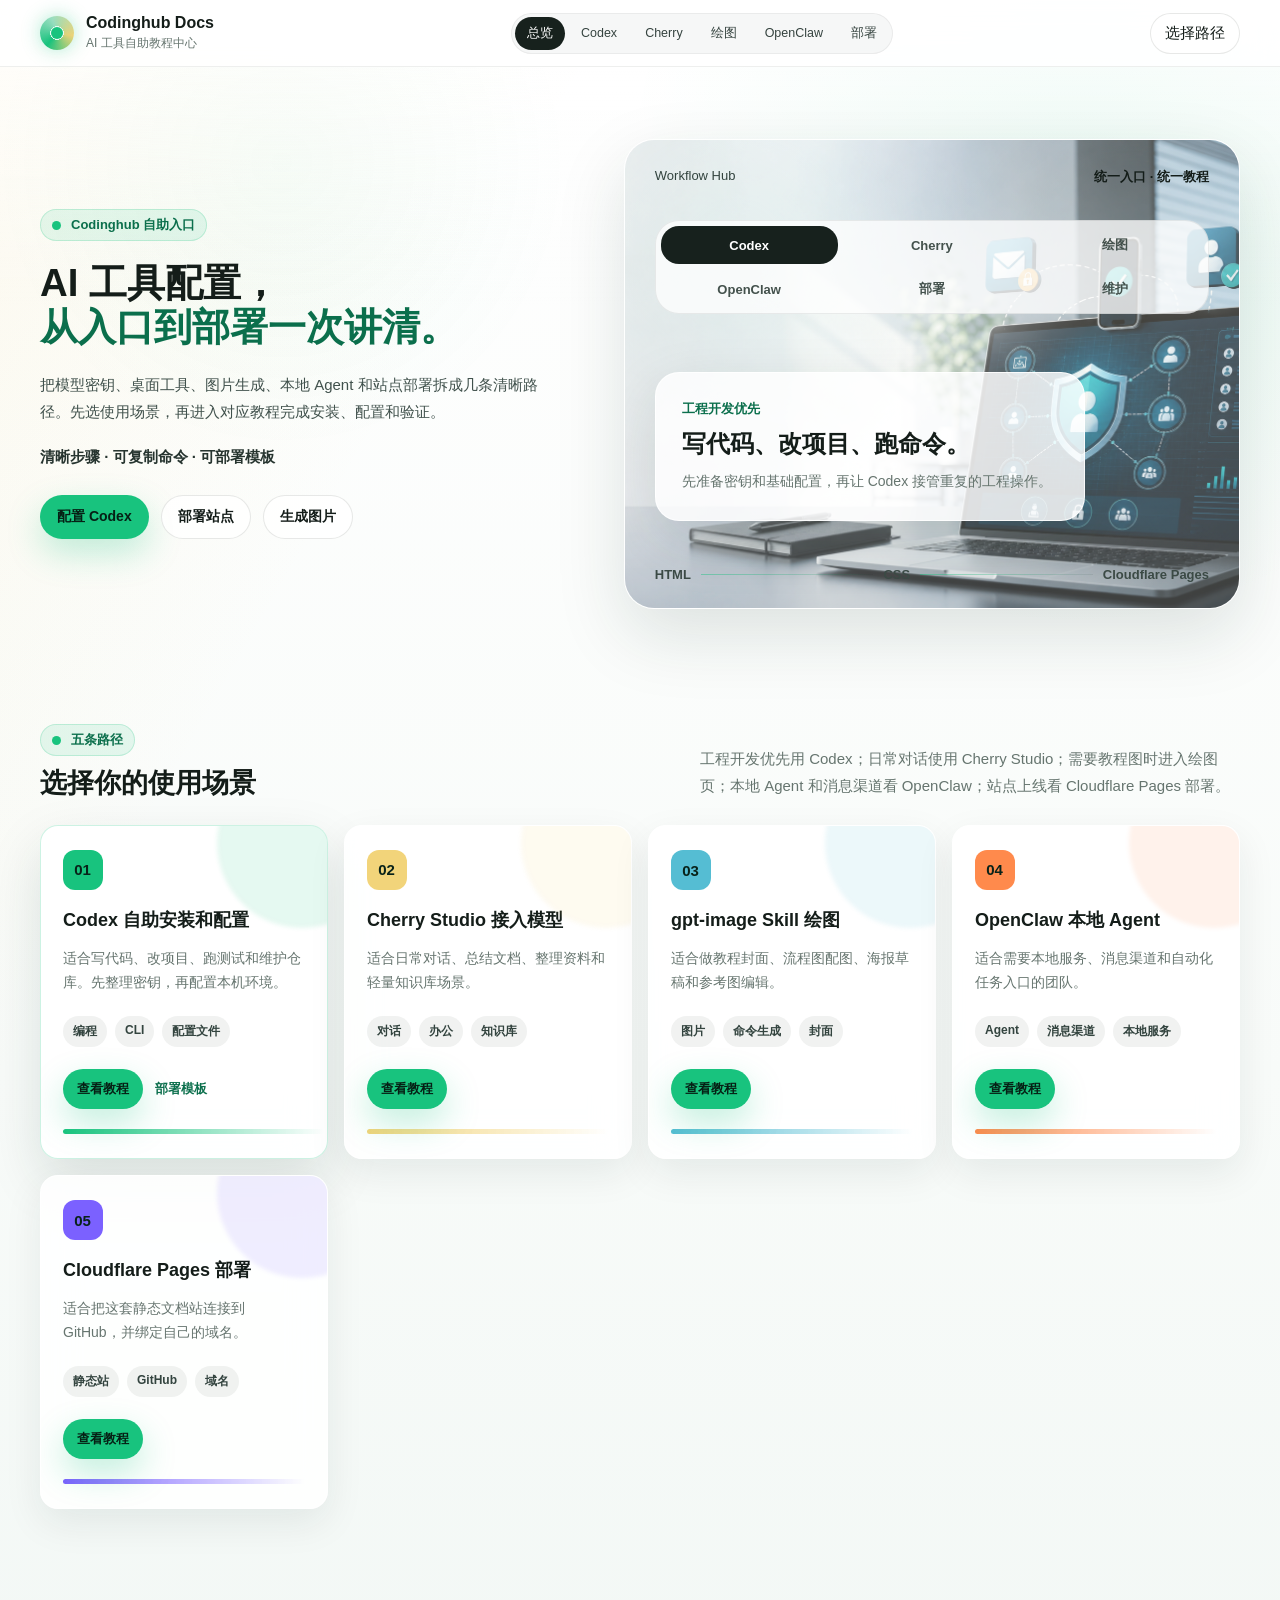
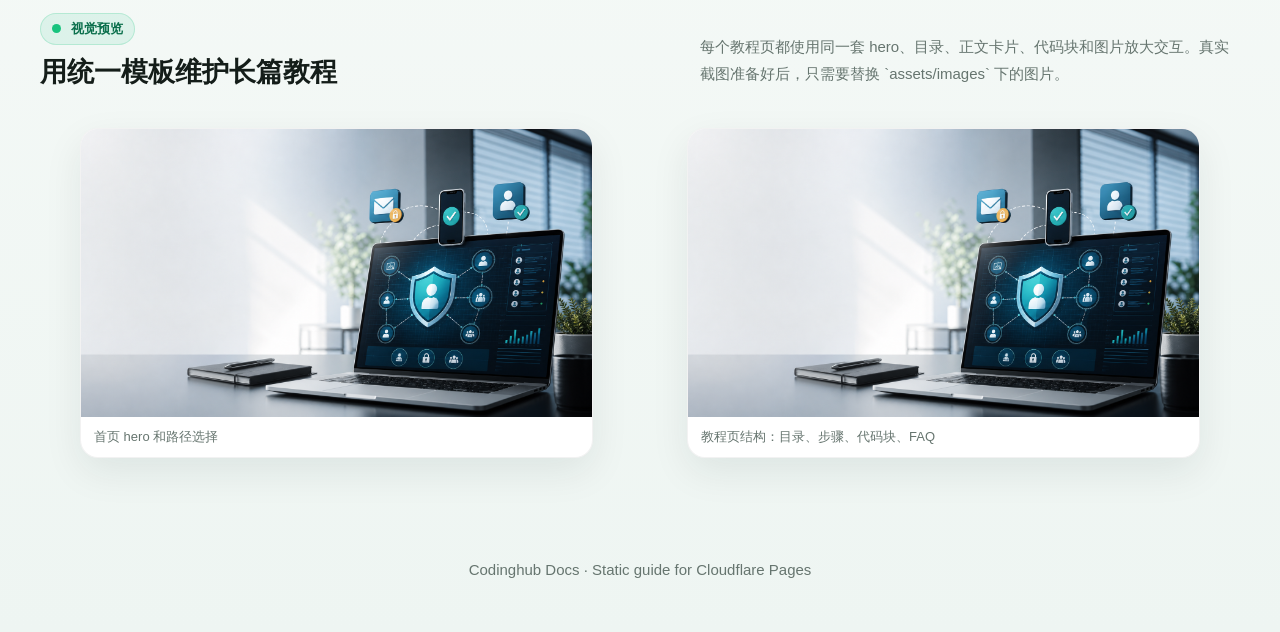
==== index.html @ 5e68d140 "feat: add static docs site" ====
<!doctype html>
<html lang="zh-CN">
<head>
  <meta charset="utf-8">
  <meta name="viewport" content="width=device-width, initial-scale=1">
  <title>Codinghub 教程中心</title>
  <meta name="description" content="Codinghub 教程中心：Codex、Cherry Studio、gpt-image、OpenClaw 和 Cloudflare Pages 的静态自助教程。">
  <link rel="icon" href="assets/favicon.svg" type="image/svg+xml">
  <link rel="stylesheet" href="assets/css/styles.css">
</head>
<body>
  <div class="site-shell">
    <nav class="nav">
      <div class="nav-inner">
        <a class="brand" href="index.html">
          <span class="brand-mark"></span>
          <span class="brand-text"><strong>Codinghub Docs</strong><span>AI 工具自助教程中心</span></span>
        </a>
        <div class="nav-links">
          <a class="active" href="index.html">总览</a>
          <a href="codex.html">Codex</a>
          <a href="cherry-studio.html">Cherry</a>
          <a href="gpt-image-skill.html">绘图</a>
          <a href="openclaw.html">OpenClaw</a>
          <a href="deployment.html">部署</a>
        </div>
        <a class="ghost-btn" href="#paths">选择路径</a>
      </div>
    </nav>

    <main>
      <section class="hero">
        <div class="reveal">
          <span class="eyebrow"><span class="pulse-dot"></span> Codinghub 自助入口</span>
          <h1>AI 工具配置，<span>从入口到部署一次讲清。</span></h1>
          <p class="hero-copy">把模型密钥、桌面工具、图片生成、本地 Agent 和站点部署拆成几条清晰路径。先选使用场景，再进入对应教程完成安装、配置和验证。</p>
          <div class="hero-signature">清晰步骤 · 可复制命令 · 可部署模板</div>
          <div class="hero-actions">
            <a class="primary-btn" href="codex.html">配置 Codex</a>
            <a class="secondary-btn" href="deployment.html">部署站点</a>
            <a class="secondary-btn" href="gpt-image-skill.html">生成图片</a>
          </div>
        </div>

        <div class="hero-card reveal" data-home-hero data-mode="codex" aria-label="Codinghub 使用场景">
          <img class="hero-image" src="assets/images/docs-hero.png" alt="AI 工具教程中心视觉图" data-zoom>
          <div class="hero-card-top">
            <span>Workflow Hub</span>
            <strong>统一入口 · 统一教程</strong>
          </div>
          <div class="tool-switch" data-home-tools aria-label="切换使用场景">
            <button class="active" type="button" data-home-tool="codex" aria-pressed="true">Codex</button>
            <button type="button" data-home-tool="cherry" aria-pressed="false">Cherry</button>
            <button type="button" data-home-tool="image" aria-pressed="false">绘图</button>
            <button type="button" data-home-tool="openclaw" aria-pressed="false">OpenClaw</button>
            <button type="button" data-home-tool="deploy" aria-pressed="false">部署</button>
            <button type="button" data-home-tool="ops" aria-pressed="false">维护</button>
          </div>
          <div class="hero-tool-panels">
            <article class="hero-tool-panel active" data-home-panel="codex">
              <span>工程开发优先</span>
              <h2>写代码、改项目、跑命令。</h2>
              <p>先准备密钥和基础配置，再让 Codex 接管重复的工程操作。</p>
            </article>
            <article class="hero-tool-panel" data-home-panel="cherry" hidden>
              <span>日常办公更顺手</span>
              <h2>聊天、总结、知识库。</h2>
              <p>把通用对话和轻量资料处理放进一个更适合同事日常使用的客户端。</p>
            </article>
            <article class="hero-tool-panel" data-home-panel="image" hidden>
              <span>教程配图和封面</span>
              <h2>用命令生成视觉素材。</h2>
              <p>把提示词、尺寸、质量和输出文件整理成可复制的命令。</p>
            </article>
            <article class="hero-tool-panel" data-home-panel="openclaw" hidden>
              <span>本地 Agent</span>
              <h2>接入消息渠道和自动化。</h2>
              <p>用本地面板管理环境、模型服务商和消息入口。</p>
            </article>
            <article class="hero-tool-panel" data-home-panel="deploy" hidden>
              <span>Cloudflare Pages</span>
              <h2>推送 Git 后自动上线。</h2>
              <p>用纯静态结构部署文档站，后续改内容只需要提交仓库。</p>
            </article>
            <article class="hero-tool-panel" data-home-panel="ops" hidden>
              <span>长期维护</span>
              <h2>把教程当作产品维护。</h2>
              <p>每个页面都有固定结构，便于替换截图、更新命令和补充 FAQ。</p>
            </article>
          </div>
          <div class="hub-line"><span>HTML</span><i></i><span>CSS</span><i></i><span>Cloudflare Pages</span></div>
        </div>
      </section>

      <section id="paths" class="section">
        <div class="section-head reveal">
          <div>
            <span class="eyebrow"><span class="pulse-dot"></span> 五条路径</span>
            <h2>选择你的使用场景</h2>
          </div>
          <p>工程开发优先用 Codex；日常对话使用 Cherry Studio；需要教程图时进入绘图页；本地 Agent 和消息渠道看 OpenClaw；站点上线看 Cloudflare Pages 部署。</p>
        </div>
        <div class="path-grid">
          <article class="path-card reveal" style="--accent:#18c37e" data-home-card="codex" tabindex="0">
            <div class="path-number">01</div>
            <h3>Codex 自助安装和配置</h3>
            <p>适合写代码、改项目、跑测试和维护仓库。先整理密钥，再配置本机环境。</p>
            <div class="tag-row"><span class="tag">编程</span><span class="tag">CLI</span><span class="tag">配置文件</span></div>
            <div class="path-actions"><a class="primary-btn" href="codex.html">查看教程</a><a class="text-link" href="deployment.html">部署模板</a></div>
            <div class="lamp-line"></div>
          </article>
          <article class="path-card reveal" style="--accent:#f2d47a" data-home-card="cherry" tabindex="0">
            <div class="path-number">02</div>
            <h3>Cherry Studio 接入模型</h3>
            <p>适合日常对话、总结文档、整理资料和轻量知识库场景。</p>
            <div class="tag-row"><span class="tag">对话</span><span class="tag">办公</span><span class="tag">知识库</span></div>
            <div class="path-actions"><a class="primary-btn" href="cherry-studio.html">查看教程</a></div>
            <div class="lamp-line"></div>
          </article>
          <article class="path-card reveal" style="--accent:#55bdd3" data-home-card="image" tabindex="0">
            <div class="path-number">03</div>
            <h3>gpt-image Skill 绘图</h3>
            <p>适合做教程封面、流程图配图、海报草稿和参考图编辑。</p>
            <div class="tag-row"><span class="tag">图片</span><span class="tag">命令生成</span><span class="tag">封面</span></div>
            <div class="path-actions"><a class="primary-btn" href="gpt-image-skill.html">查看教程</a></div>
            <div class="lamp-line"></div>
          </article>
          <article class="path-card reveal" style="--accent:#ff8a4c" data-home-card="openclaw" tabindex="0">
            <div class="path-number">04</div>
            <h3>OpenClaw 本地 Agent</h3>
            <p>适合需要本地服务、消息渠道和自动化任务入口的团队。</p>
            <div class="tag-row"><span class="tag">Agent</span><span class="tag">消息渠道</span><span class="tag">本地服务</span></div>
            <div class="path-actions"><a class="primary-btn" href="openclaw.html">查看教程</a></div>
            <div class="lamp-line"></div>
          </article>
          <article class="path-card reveal" style="--accent:#7b61ff" data-home-card="deploy" tabindex="0">
            <div class="path-number">05</div>
            <h3>Cloudflare Pages 部署</h3>
            <p>适合把这套静态文档站连接到 GitHub，并绑定自己的域名。</p>
            <div class="tag-row"><span class="tag">静态站</span><span class="tag">GitHub</span><span class="tag">域名</span></div>
            <div class="path-actions"><a class="primary-btn" href="deployment.html">查看教程</a></div>
            <div class="lamp-line"></div>
          </article>
        </div>
      </section>

      <section class="section">
        <div class="section-head reveal">
          <div>
            <span class="eyebrow"><span class="pulse-dot"></span> 视觉预览</span>
            <h2>用统一模板维护长篇教程</h2>
          </div>
          <p>每个教程页都使用同一套 hero、目录、正文卡片、代码块和图片放大交互。真实截图准备好后，只需要替换 `assets/images` 下的图片。</p>
        </div>
        <div class="visual-grid comic-preview-grid">
          <figure class="visual-card reveal">
            <img src="assets/images/docs-hero.png" alt="教程中心首页视觉预览" data-zoom>
            <figcaption>首页 hero 和路径选择</figcaption>
          </figure>
          <figure class="visual-card reveal">
            <img src="assets/images/docs-hero.png" alt="教程页视觉预览" data-zoom>
            <figcaption>教程页结构：目录、步骤、代码块、FAQ</figcaption>
          </figure>
        </div>
      </section>
    </main>

    <footer class="footer">Codinghub Docs · Static guide for Cloudflare Pages</footer>
  </div>
  <div class="lightbox"><button aria-label="关闭">×</button><img alt=""></div>
  <script src="assets/js/main.js"></script>
</body>
</html>
---- assets/css/styles.css ----
:root {
  --bg: #f7faf8;
  --panel: rgba(255, 255, 255, 0.88);
  --panel-solid: #ffffff;
  --ink: #141d19;
  --muted: #66756f;
  --line: rgba(20, 29, 25, 0.1);
  --green: #18c37e;
  --green-dark: #0b6f4c;
  --cyan: #55bdd3;
  --sun: #f2d47a;
  --coral: #ff8a4c;
  --violet: #7b61ff;
  --shadow: 0 26px 70px rgba(18, 44, 36, 0.13);
  --soft-shadow: 0 14px 38px rgba(18, 44, 36, 0.08);
  --radius: 18px;
  --max: 1200px;
}

* {
  box-sizing: border-box;
}

html {
  scroll-behavior: smooth;
}

body {
  margin: 0;
  color: var(--ink);
  background:
    linear-gradient(120deg, rgba(242, 212, 122, 0.12), transparent 34rem),
    radial-gradient(circle at 84% 8%, rgba(24, 195, 126, 0.12), transparent 28rem),
    linear-gradient(180deg, #ffffff 0%, #f8fbf9 48%, #eef5f2 100%);
  font-family: "Avenir Next", "PingFang SC", "Microsoft YaHei", "Noto Sans CJK SC", sans-serif;
  font-size: 15px;
  letter-spacing: 0;
}

body::before {
  content: "";
  position: fixed;
  inset: 0;
  pointer-events: none;
  background:
    linear-gradient(180deg, rgba(255, 255, 255, 0.78), rgba(255, 255, 255, 0) 34%),
    radial-gradient(circle at 22% 18%, rgba(24, 195, 126, 0.055), transparent 18rem);
}

a {
  color: inherit;
  text-decoration: none;
}

img {
  display: block;
  max-width: 100%;
}

button,
input,
select,
textarea {
  font: inherit;
}

.site-shell {
  position: relative;
  min-height: 100vh;
}

.nav {
  position: sticky;
  top: 0;
  z-index: 40;
  border-bottom: 1px solid rgba(21, 29, 26, 0.07);
  background: rgba(255, 255, 255, 0.82);
  backdrop-filter: blur(20px);
}

.nav-inner {
  width: min(var(--max), calc(100% - 36px));
  min-height: 66px;
  margin: 0 auto;
  display: flex;
  align-items: center;
  justify-content: space-between;
  gap: 14px;
}

.brand {
  display: flex;
  align-items: center;
  gap: 12px;
  min-width: 214px;
  flex: 0 0 auto;
}

.brand-mark {
  width: 34px;
  height: 34px;
  border-radius: 50%;
  background:
    radial-gradient(circle at 50% 50%, #fff 0 28%, transparent 29%),
    conic-gradient(from 220deg, var(--green), #9edfc3, var(--sun), var(--green));
  box-shadow: 0 0 20px rgba(24, 195, 126, 0.3);
  position: relative;
}

.brand-mark::after {
  content: "";
  position: absolute;
  inset: 11px;
  border-radius: 50%;
  background: var(--green);
  box-shadow: 0 0 18px rgba(24, 195, 126, 0.55);
}

.brand-text strong {
  display: block;
  font-size: 16px;
  line-height: 1.12;
  font-weight: 800;
}

.brand-text span {
  display: block;
  margin-top: 4px;
  color: var(--muted);
  font-size: 12px;
}

.nav-links {
  display: flex;
  align-items: center;
  gap: 4px;
  padding: 4px;
  border-radius: 999px;
  background: rgba(21, 29, 26, 0.035);
  box-shadow: inset 0 0 0 1px rgba(21, 29, 26, 0.055);
  min-width: 0;
  max-width: min(720px, 58vw);
  overflow-x: auto;
  scrollbar-width: none;
}

.nav-links::-webkit-scrollbar {
  display: none;
}

.nav-links a {
  flex: 0 0 auto;
  padding: 8px 12px;
  border-radius: 999px;
  color: #35433f;
  font-size: 12.5px;
  white-space: nowrap;
}

.nav-links a.active,
.nav-links a:hover {
  background: #17211d;
  color: #fff;
}

.ghost-btn,
.small-button,
.copy-btn {
  border: 0;
  cursor: pointer;
  border-radius: 999px;
  color: #fff;
  background: #17211d;
  padding: 11px 15px;
  box-shadow: var(--soft-shadow);
}

.ghost-btn {
  background: rgba(255, 255, 255, 0.84);
  color: var(--ink);
  box-shadow: inset 0 0 0 1px rgba(21, 29, 26, 0.1);
}

.progress {
  height: 3px;
  background: var(--green);
  transform-origin: left;
  transform: scaleX(0);
}

.hero {
  width: min(var(--max), calc(100% - 36px));
  margin: 0 auto;
  padding: clamp(56px, 8vh, 78px) 0 clamp(46px, 7vh, 66px);
  display: grid;
  grid-template-columns: minmax(0, 0.92fr) minmax(390px, 1.08fr);
  gap: clamp(34px, 4.6vw, 62px);
  align-items: center;
}

.eyebrow {
  display: inline-flex;
  align-items: center;
  gap: 10px;
  padding: 7px 12px;
  border-radius: 999px;
  color: var(--green-dark);
  background: rgba(24, 195, 126, 0.1);
  box-shadow: inset 0 0 0 1px rgba(24, 195, 126, 0.2);
  font-weight: 700;
  font-size: 13px;
}

.pulse-dot {
  width: 9px;
  height: 9px;
  border-radius: 50%;
  background: var(--green);
  box-shadow: 0 0 0 0 rgba(17, 199, 127, 0.55);
  animation: pulse 1.8s infinite;
}

@keyframes pulse {
  70% { box-shadow: 0 0 0 14px rgba(17, 199, 127, 0); }
  100% { box-shadow: 0 0 0 0 rgba(17, 199, 127, 0); }
}

h1,
h2,
h3 {
  margin: 0;
  line-height: 1.14;
}

.hero h1 {
  max-width: 560px;
  margin-top: 20px;
  font-size: clamp(30px, 3vw, 42px);
  font-weight: 800;
  letter-spacing: 0;
}

.hero h1 span {
  display: block;
  color: var(--green-dark);
}

.hero-copy {
  max-width: 600px;
  margin: 22px 0 0;
  color: #40514c;
  font-size: 15px;
  line-height: 1.82;
}

.hero-signature {
  margin-top: 22px;
  color: #26342f;
  font-size: 15px;
  font-weight: 800;
}

.hero-actions,
.path-actions {
  display: flex;
  gap: 12px;
  flex-wrap: wrap;
  align-items: center;
  margin-top: 28px;
}

.primary-btn,
.secondary-btn {
  display: inline-flex;
  align-items: center;
  gap: 10px;
  min-height: 44px;
  padding: 11px 17px;
  border-radius: 999px;
  font-weight: 700;
  font-size: 14px;
  transition: transform 0.2s ease, box-shadow 0.2s ease, background 0.2s ease;
}

.primary-btn {
  background: var(--green);
  color: #062015;
  box-shadow: 0 14px 34px rgba(24, 195, 126, 0.26);
}

.secondary-btn {
  background: rgba(255, 255, 255, 0.78);
  color: var(--ink);
  box-shadow: inset 0 0 0 1px rgba(21, 29, 26, 0.1);
}

.primary-btn:hover,
.secondary-btn:hover {
  transform: translateY(-2px);
  box-shadow: 0 16px 36px rgba(18, 44, 36, 0.12);
}

.hero-card {
  position: relative;
  min-height: 470px;
  border-radius: 30px;
  background: linear-gradient(145deg, rgba(255, 255, 255, 0.94), rgba(241, 248, 244, 0.9)), #fff;
  box-shadow: var(--shadow);
  border: 1px solid rgba(255, 255, 255, 0.92);
  overflow: hidden;
}

.hero-card::before {
  content: "";
  position: absolute;
  inset: 0;
  border-radius: inherit;
  background:
    radial-gradient(circle at 18% 24%, rgba(24, 195, 126, 0.18), transparent 15rem),
    radial-gradient(circle at 82% 26%, rgba(242, 212, 122, 0.24), transparent 18rem),
    linear-gradient(180deg, transparent 0 62%, rgba(15, 31, 25, 0.08));
  pointer-events: none;
}

.hero-image {
  position: absolute;
  inset: 0;
  width: 100%;
  height: 100%;
  object-fit: cover;
  opacity: 0.72;
  filter: saturate(1.05);
}

.hero-card-top {
  position: relative;
  z-index: 1;
  display: flex;
  justify-content: space-between;
  gap: 16px;
  padding: 28px 30px 0;
  color: #32433e;
  font-size: 13px;
}

.hero-card-top strong {
  color: var(--ink);
}

.tool-switch {
  position: relative;
  z-index: 1;
  display: grid;
  grid-template-columns: repeat(3, minmax(0, 1fr));
  gap: 6px;
  margin: 34px 30px 0;
  padding: 6px;
  border-radius: 24px;
  background: rgba(255, 255, 255, 0.76);
  box-shadow: inset 0 0 0 1px rgba(21, 29, 26, 0.08);
}

.tool-switch button {
  min-width: 0;
  border: 0;
  border-radius: 18px;
  padding: 10px 8px;
  background: transparent;
  color: #43514c;
  cursor: pointer;
  font-weight: 700;
  font-size: 13px;
  white-space: nowrap;
}

.tool-switch button.active {
  background: #17211d;
  color: #fff;
}

.hero-tool-panels {
  position: relative;
  z-index: 1;
  margin: 58px 30px 0;
  max-width: 430px;
}

.hero-tool-panel {
  padding: 26px;
  border-radius: 24px;
  background: rgba(255, 255, 255, 0.82);
  box-shadow: 0 20px 60px rgba(18, 44, 36, 0.12);
  border: 1px solid rgba(255, 255, 255, 0.82);
}

.hero-tool-panel span {
  color: var(--green-dark);
  font-size: 13px;
  font-weight: 800;
}

.hero-tool-panel h2 {
  margin-top: 12px;
  font-size: clamp(20px, 1.9vw, 24px);
}

.hero-tool-panel p {
  margin: 12px 0 0;
  color: var(--muted);
  line-height: 1.75;
  font-size: 14px;
}

.hub-line {
  position: absolute;
  z-index: 1;
  left: 30px;
  right: 30px;
  bottom: 26px;
  display: flex;
  align-items: center;
  gap: 10px;
  color: #3b4a45;
  font-size: 13px;
  font-weight: 700;
}

.hub-line i {
  flex: 1;
  height: 1px;
  background: linear-gradient(90deg, rgba(24, 195, 126, 0.45), rgba(21, 29, 26, 0.08));
}

.section {
  width: min(var(--max), calc(100% - 36px));
  margin: 0 auto;
  padding: 52px 0;
}

.section-head {
  display: flex;
  justify-content: space-between;
  align-items: end;
  gap: 24px;
  margin-bottom: 26px;
}

.section-head h2 {
  margin-top: 12px;
  font-size: clamp(22px, 2.1vw, 28px);
  font-weight: 800;
}

.section-head p {
  max-width: 540px;
  color: var(--muted);
  line-height: 1.8;
  margin: 0;
  font-size: 15px;
}

.path-grid {
  display: grid;
  grid-template-columns: repeat(auto-fit, minmax(230px, 1fr));
  gap: 16px;
}

.path-card,
.glass-card,
.tutorial-card {
  background: var(--panel);
  border: 1px solid rgba(255, 255, 255, 0.82);
  border-radius: var(--radius);
  box-shadow: var(--soft-shadow);
  backdrop-filter: blur(18px);
}

.path-card {
  padding: 24px 22px;
  min-height: 318px;
  position: relative;
  overflow: hidden;
  transition: transform 0.24s ease, box-shadow 0.24s ease, border-color 0.24s ease;
}

.path-card::after {
  content: "";
  position: absolute;
  right: -60px;
  top: -68px;
  width: 170px;
  height: 170px;
  border-radius: 50%;
  background: var(--accent);
  opacity: 0.11;
  filter: blur(2px);
}

.path-card:hover,
.path-card.is-focused {
  transform: translateY(-6px);
  box-shadow: 0 22px 54px rgba(18, 44, 36, 0.13);
  border-color: rgba(24, 195, 126, 0.22);
}

.path-number {
  width: 40px;
  height: 40px;
  border-radius: 12px;
  display: grid;
  place-items: center;
  background: var(--accent);
  color: #082219;
  font-weight: 800;
}

.path-card h3 {
  margin-top: 20px;
  font-size: 18px;
  line-height: 1.22;
}

.path-card p {
  color: var(--muted);
  line-height: 1.72;
  font-size: 14px;
}

.tag-row {
  display: flex;
  gap: 8px;
  flex-wrap: wrap;
  margin: 22px 0;
}

.tag {
  border-radius: 999px;
  padding: 7px 10px;
  background: rgba(16, 32, 28, 0.06);
  color: #33443f;
  font-size: 12px;
  font-weight: 700;
}

.path-actions {
  margin-top: 0;
}

.path-actions .primary-btn {
  min-height: 40px;
  padding: 9px 14px;
  font-size: 13px;
}

.text-link {
  color: var(--green-dark);
  font-size: 13px;
  font-weight: 800;
}

.lamp-line {
  height: 5px;
  border-radius: 999px;
  background: linear-gradient(90deg, var(--accent), transparent);
  margin-top: 20px;
  transform-origin: left;
  transition: transform 0.24s ease;
}

.path-card:hover .lamp-line,
.path-card.is-focused .lamp-line {
  transform: scaleX(1.08);
}

.page-hero {
  width: min(var(--max), calc(100% - 36px));
  margin: 0 auto;
  padding: 52px 0 34px;
  display: grid;
  grid-template-columns: minmax(0, 0.95fr) minmax(360px, 1.05fr);
  gap: 36px;
  align-items: center;
}

.page-hero h1 {
  margin-top: 18px;
  font-size: clamp(28px, 3.45vw, 42px);
  font-weight: 800;
}

.page-hero p {
  color: #40514c;
  font-size: 15px;
  line-height: 1.82;
}

.source-note {
  margin-top: 10px;
  font-size: 13px !important;
  color: var(--muted) !important;
}

.source-note a,
.glass-card a {
  color: var(--green-dark);
  font-weight: 700;
  overflow-wrap: anywhere;
}

.comic-frame {
  border-radius: 24px;
  background: #fff;
  padding: 10px;
  box-shadow: var(--shadow);
  overflow: hidden;
  max-height: 620px;
}

.comic-frame img {
  width: 100%;
  border-radius: 20px;
  cursor: zoom-in;
}

.quick-stats {
  display: grid;
  grid-template-columns: repeat(3, 1fr);
  gap: 12px;
  margin-top: 24px;
}

.stat {
  padding: 15px;
  border-radius: 16px;
  background: rgba(255, 255, 255, 0.68);
  box-shadow: inset 0 0 0 1px rgba(21, 29, 26, 0.08);
}

.stat strong {
  display: block;
  font-size: 18px;
}

.stat span {
  display: block;
  margin-top: 4px;
  color: var(--muted);
  font-size: 13px;
}

.tutorial-layout {
  width: min(var(--max), calc(100% - 36px));
  margin: 0 auto;
  display: grid;
  grid-template-columns: 290px minmax(0, 1fr);
  gap: 28px;
  padding: 28px 0 80px;
  min-width: 0;
}

.side-rail {
  position: sticky;
  top: 92px;
  align-self: start;
  padding: 18px;
  border-radius: 24px;
  background: rgba(255, 255, 255, 0.78);
  box-shadow: var(--soft-shadow);
  max-width: 100%;
  min-width: 0;
  overflow: hidden;
}

.side-rail h3 {
  font-size: 16px;
  margin-bottom: 14px;
}

.rail-link {
  display: flex;
  align-items: center;
  gap: 10px;
  padding: 11px 12px;
  border-radius: 14px;
  color: #41534e;
  font-size: 14px;
  min-width: 0;
  line-height: 1.42;
  overflow-wrap: anywhere;
}

.rail-link:hover,
.rail-link.active {
  background: rgba(17, 199, 127, 0.12);
  color: #083f2b;
}

.rail-dot {
  width: 9px;
  height: 9px;
  border-radius: 50%;
  background: var(--green);
  flex: 0 0 auto;
}

.content-stack {
  display: grid;
  gap: 20px;
  min-width: 0;
}

.glass-card {
  padding: clamp(22px, 3vw, 34px);
  min-width: 0;
}

.glass-card h2 {
  font-size: clamp(21px, 2.15vw, 29px);
  line-height: 1.22;
  margin-bottom: 16px;
}

.glass-card h3 {
  margin: 24px 0 10px;
  font-size: 18px;
}

.glass-card p,
.glass-card li {
  color: #41534e;
  line-height: 1.75;
  font-size: 14px;
}

.split {
  display: grid;
  grid-template-columns: repeat(2, minmax(0, 1fr));
  gap: 16px;
}

.stepper {
  display: grid;
  gap: 12px;
  margin-top: 18px;
}

.step {
  display: grid;
  grid-template-columns: 38px minmax(0, 1fr);
  gap: 14px;
  padding: 14px;
  border-radius: 18px;
  background: rgba(255, 255, 255, 0.64);
  border: 1px solid rgba(16, 32, 28, 0.08);
}

.step-num {
  width: 38px;
  height: 38px;
  border-radius: 13px;
  background: var(--green);
  display: grid;
  place-items: center;
  font-weight: 900;
}

.step strong {
  display: block;
  margin-bottom: 4px;
}

.code-card {
  margin: 14px 0;
  background: #10201c;
  color: #dff8ed;
  border-radius: 18px;
  overflow: hidden;
  box-shadow: 0 18px 44px rgba(16, 32, 28, 0.18);
}

.code-head {
  display: flex;
  justify-content: space-between;
  align-items: center;
  gap: 12px;
  padding: 12px 14px;
  background: rgba(255, 255, 255, 0.08);
  color: #b6d7ca;
  font-size: 13px;
}

.copy-btn {
  padding: 7px 10px;
  box-shadow: none;
  background: rgba(17, 199, 127, 0.18);
  color: #c7ffdf;
}

pre {
  margin: 0;
  padding: 18px;
  overflow: auto;
  font-family: "SFMono-Regular", Consolas, "Liberation Mono", monospace;
  font-size: 13px;
  line-height: 1.7;
  white-space: pre-wrap;
}

.visual-grid {
  display: grid;
  grid-template-columns: repeat(2, minmax(0, 1fr));
  gap: 14px;
  margin-top: 18px;
}

.comic-preview-grid {
  grid-template-columns: repeat(auto-fit, minmax(210px, 1fr));
}

.visual-card {
  overflow: hidden;
  border-radius: 18px;
  background: #fff;
  box-shadow: var(--soft-shadow);
  border: 1px solid rgba(21, 29, 26, 0.055);
  transition: transform 0.22s ease, box-shadow 0.22s ease;
}

.visual-card:hover {
  transform: translateY(-3px);
  box-shadow: 0 18px 48px rgba(18, 44, 36, 0.12);
}

.visual-card img {
  width: 100%;
  max-height: 640px;
  object-fit: cover;
  background: #f7faf8;
  cursor: zoom-in;
}

.visual-card figcaption {
  padding: 11px 13px;
  color: var(--muted);
  font-size: 13px;
}

.doc-callout {
  margin: 16px 0;
  padding: 14px 16px;
  border-radius: 16px;
  background: rgba(24, 195, 126, 0.08);
  border: 1px solid rgba(24, 195, 126, 0.16);
}

.doc-callout p:first-child {
  margin-top: 0;
}

.doc-callout p:last-child {
  margin-bottom: 0;
}

.table-wrap {
  margin: 16px 0;
  overflow-x: auto;
  border-radius: 16px;
  border: 1px solid rgba(21, 29, 26, 0.08);
  background: rgba(255, 255, 255, 0.76);
}

.guide-table {
  width: 100%;
  min-width: 520px;
  border-collapse: collapse;
  font-size: 14px;
}

.guide-table th,
.guide-table td {
  padding: 12px 14px;
  border-bottom: 1px solid rgba(21, 29, 26, 0.07);
  text-align: left;
  vertical-align: top;
  line-height: 1.65;
}

.guide-table th {
  color: #26342f;
  background: rgba(24, 195, 126, 0.08);
  font-weight: 800;
}

.guide-table tr:last-child td {
  border-bottom: 0;
}

.toggle {
  display: inline-grid;
  grid-template-columns: repeat(2, 1fr);
  border-radius: 999px;
  background: rgba(16, 32, 28, 0.07);
  padding: 5px;
  margin: 10px 0 18px;
}

.toggle button {
  border: 0;
  border-radius: 999px;
  padding: 10px 15px;
  background: transparent;
  cursor: pointer;
  color: #41534e;
}

.toggle button.active {
  background: #10201c;
  color: #fff;
}

.callout {
  padding: 16px 18px;
  border-radius: 18px;
  background: rgba(255, 213, 106, 0.18);
  border: 1px solid rgba(255, 213, 106, 0.44);
  color: #5b4610;
  line-height: 1.7;
}

.generator {
  display: grid;
  gap: 14px;
  margin-top: 16px;
}

.field-grid {
  display: grid;
  grid-template-columns: repeat(3, minmax(0, 1fr));
  gap: 12px;
}

.field-grid.two-col {
  grid-template-columns: repeat(2, minmax(0, 1fr));
}

.full-field {
  grid-column: 1 / -1;
}

label {
  display: grid;
  gap: 8px;
  color: #33443f;
  font-weight: 800;
  font-size: 14px;
}

input,
select,
textarea {
  width: 100%;
  border: 1px solid rgba(16, 32, 28, 0.14);
  border-radius: 14px;
  background: rgba(255, 255, 255, 0.86);
  color: var(--ink);
  padding: 12px 13px;
}

textarea {
  min-height: 92px;
  resize: vertical;
}

.generator-hint {
  margin-top: -4px;
  color: #8b5e09 !important;
  font-size: 13px !important;
}

.lightbox {
  position: fixed;
  inset: 0;
  z-index: 80;
  display: none;
  align-items: center;
  justify-content: center;
  padding: 24px;
  background: rgba(4, 12, 10, 0.84);
}

.lightbox.open {
  display: flex;
}

.lightbox img {
  max-height: 92vh;
  max-width: 94vw;
  border-radius: 18px;
  box-shadow: 0 30px 80px rgba(0, 0, 0, 0.4);
}

.lightbox button {
  position: fixed;
  right: 24px;
  top: 24px;
  border: 0;
  width: 46px;
  height: 46px;
  border-radius: 50%;
  background: #fff;
  cursor: pointer;
  font-size: 24px;
}

.footer {
  padding: 36px 0 54px;
  color: var(--muted);
  text-align: center;
}

.reveal {
  opacity: 0;
  transform: translateY(18px);
  transition: opacity 0.65s ease, transform 0.65s ease;
}

.reveal.visible {
  opacity: 1;
  transform: translateY(0);
}

@media (max-width: 920px) {
  .nav-inner {
    height: auto;
    padding: 12px 0;
    flex-wrap: wrap;
  }

  .nav-links {
    order: 3;
    width: 100%;
    max-width: none;
    overflow-x: auto;
    justify-content: flex-start;
  }

  .hero,
  .page-hero,
  .tutorial-layout {
    grid-template-columns: 1fr;
  }

  .hero-card {
    min-height: 460px;
  }

  .path-grid,
  .split,
  .visual-grid,
  .field-grid {
    grid-template-columns: 1fr;
  }

  .side-rail {
    position: static;
  }

  .section-head {
    display: block;
  }

  .hero-tool-panels {
    margin-top: 60px;
  }
}

@media (max-width: 560px) {
  .brand {
    min-width: 0;
  }

  .brand-text span {
    display: none;
  }

  .nav-inner,
  .hero,
  .page-hero,
  .section,
  .tutorial-layout {
    width: min(100% - 24px, var(--max));
  }

  .nav-links {
    flex-wrap: wrap;
    overflow-x: visible;
    border-radius: 20px;
  }

  .nav-links a {
    flex: 1 0 calc(33.333% - 4px);
    text-align: center;
    padding: 8px 6px;
    font-size: 12px;
  }

  .hero {
    padding-top: 46px;
    min-height: auto;
  }

  .hero h1,
  .page-hero h1 {
    font-size: 28px;
  }

  .hero-copy,
  .page-hero p {
    font-size: 14px;
  }

  .hero-card {
    min-height: 500px;
    border-radius: 24px;
  }

  .tool-switch {
    grid-template-columns: repeat(2, minmax(0, 1fr));
    margin-left: 18px;
    margin-right: 18px;
  }

  .hero-card-top {
    padding: 22px 18px 0;
    display: grid;
  }

  .hero-tool-panels {
    margin: 44px 18px 0;
  }

  .hero-tool-panel {
    padding: 20px;
  }

  .hub-line {
    left: 18px;
    right: 18px;
    flex-wrap: wrap;
    bottom: 18px;
  }

  .quick-stats {
    grid-template-columns: 1fr;
  }

  .guide-table {
    min-width: 0;
    table-layout: fixed;
    font-size: 13px;
  }

  .guide-table th,
  .guide-table td {
    padding: 10px 11px;
    overflow-wrap: anywhere;
    word-break: break-word;
  }
}
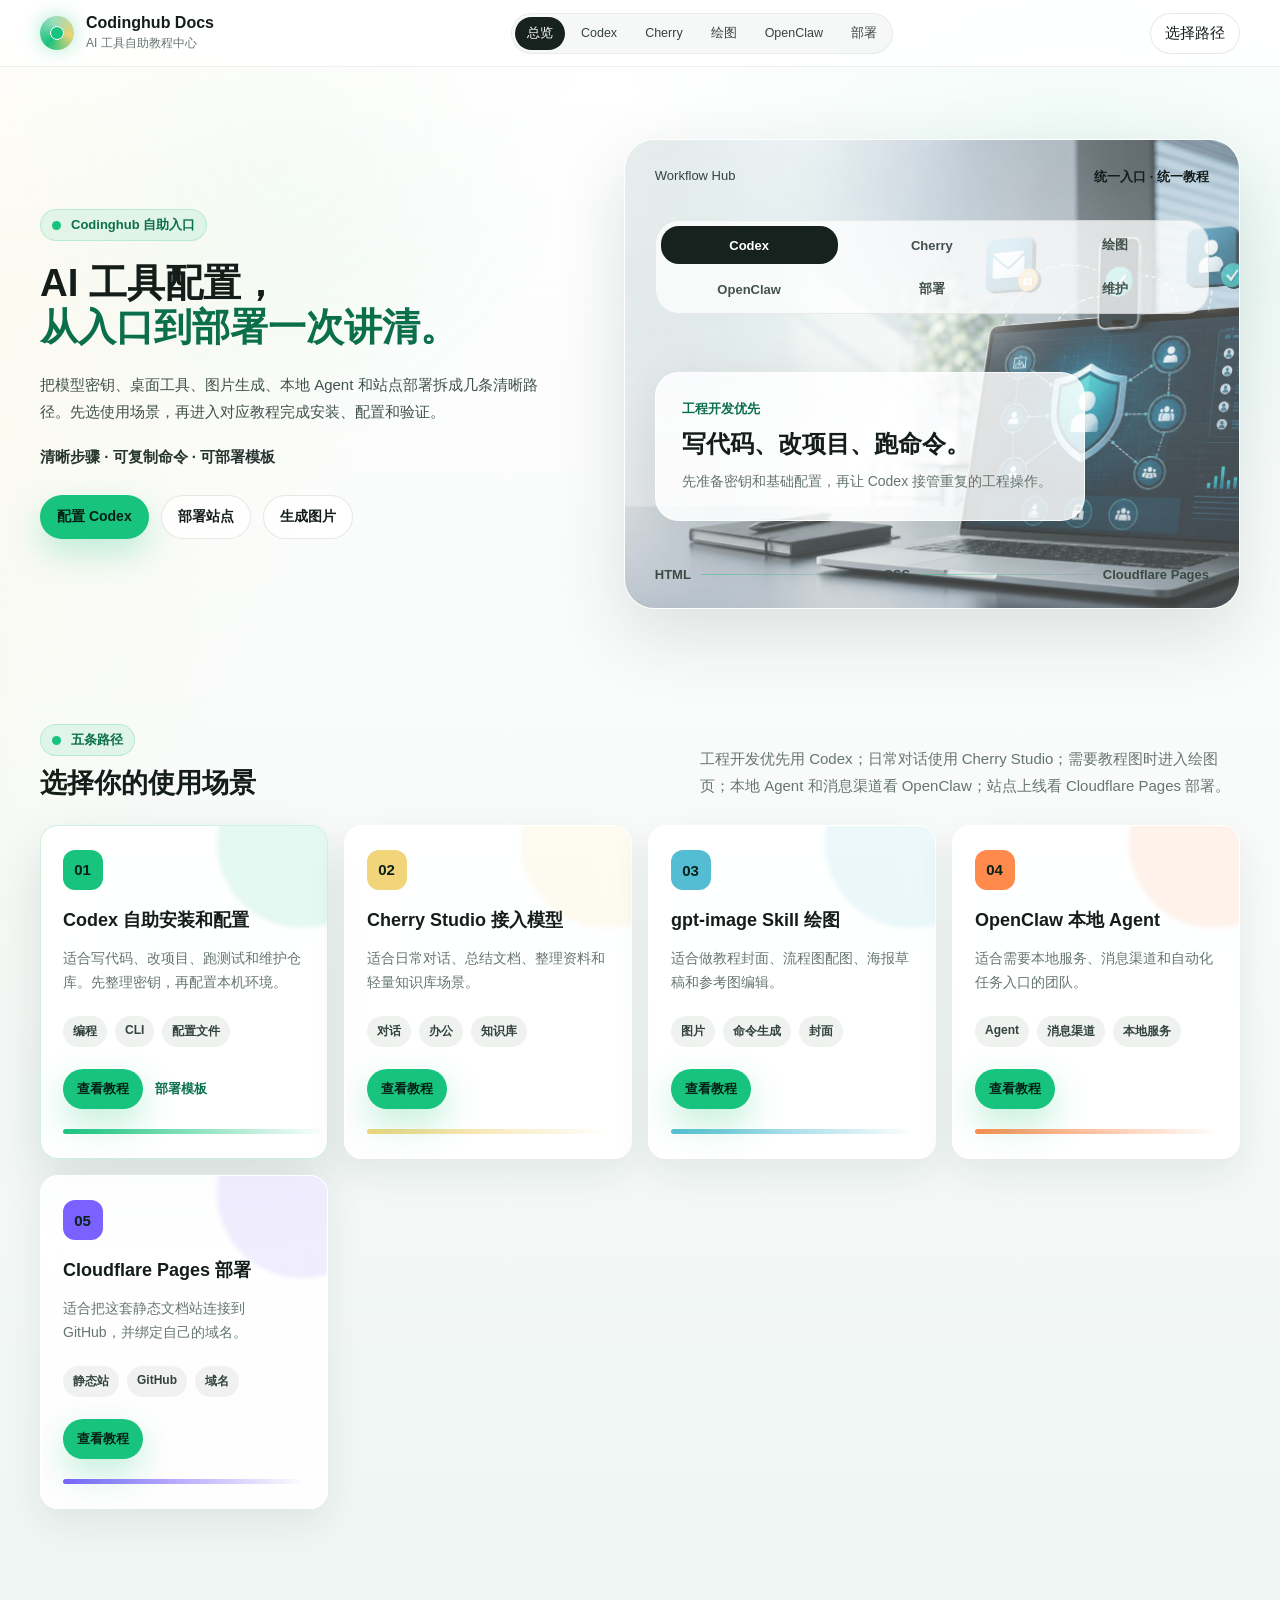
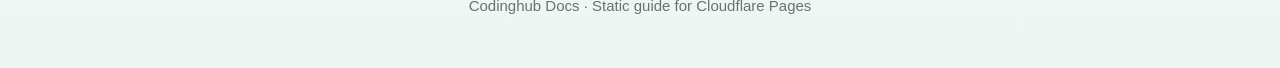
==== commit 4dbed3a2: "docs: refine codex guide display" ====
--- a/index.html
+++ b/index.html
@@ -143,26 +143,6 @@
           </article>
         </div>
       </section>
-
-      <section class="section">
-        <div class="section-head reveal">
-          <div>
-            <span class="eyebrow"><span class="pulse-dot"></span> 视觉预览</span>
-            <h2>用统一模板维护长篇教程</h2>
-          </div>
-          <p>每个教程页都使用同一套 hero、目录、正文卡片、代码块和图片放大交互。真实截图准备好后，只需要替换 `assets/images` 下的图片。</p>
-        </div>
-        <div class="visual-grid comic-preview-grid">
-          <figure class="visual-card reveal">
-            <img src="assets/images/docs-hero.png" alt="教程中心首页视觉预览" data-zoom>
-            <figcaption>首页 hero 和路径选择</figcaption>
-          </figure>
-          <figure class="visual-card reveal">
-            <img src="assets/images/docs-hero.png" alt="教程页视觉预览" data-zoom>
-            <figcaption>教程页结构：目录、步骤、代码块、FAQ</figcaption>
-          </figure>
-        </div>
-      </section>
     </main>
 
     <footer class="footer">Codinghub Docs · Static guide for Cloudflare Pages</footer>
--- a/assets/css/styles.css
+++ b/assets/css/styles.css
@@ -839,6 +839,33 @@
   cursor: zoom-in;
 }
 
+.visual-card.flow-card img,
+.visual-card.screenshot-card img,
+.visual-card.banner-card img {
+  display: block;
+  object-fit: contain;
+}
+
+.visual-card.flow-card {
+  display: flex;
+  flex-direction: column;
+  align-items: center;
+}
+
+.visual-card.flow-card img {
+  width: auto;
+  max-width: 100%;
+  max-height: min(82vh, 920px);
+}
+
+.visual-card.screenshot-card img {
+  max-height: 760px;
+}
+
+.visual-card.banner-card img {
+  max-height: 360px;
+}
+
 .visual-card figcaption {
   padding: 11px 13px;
   color: var(--muted);
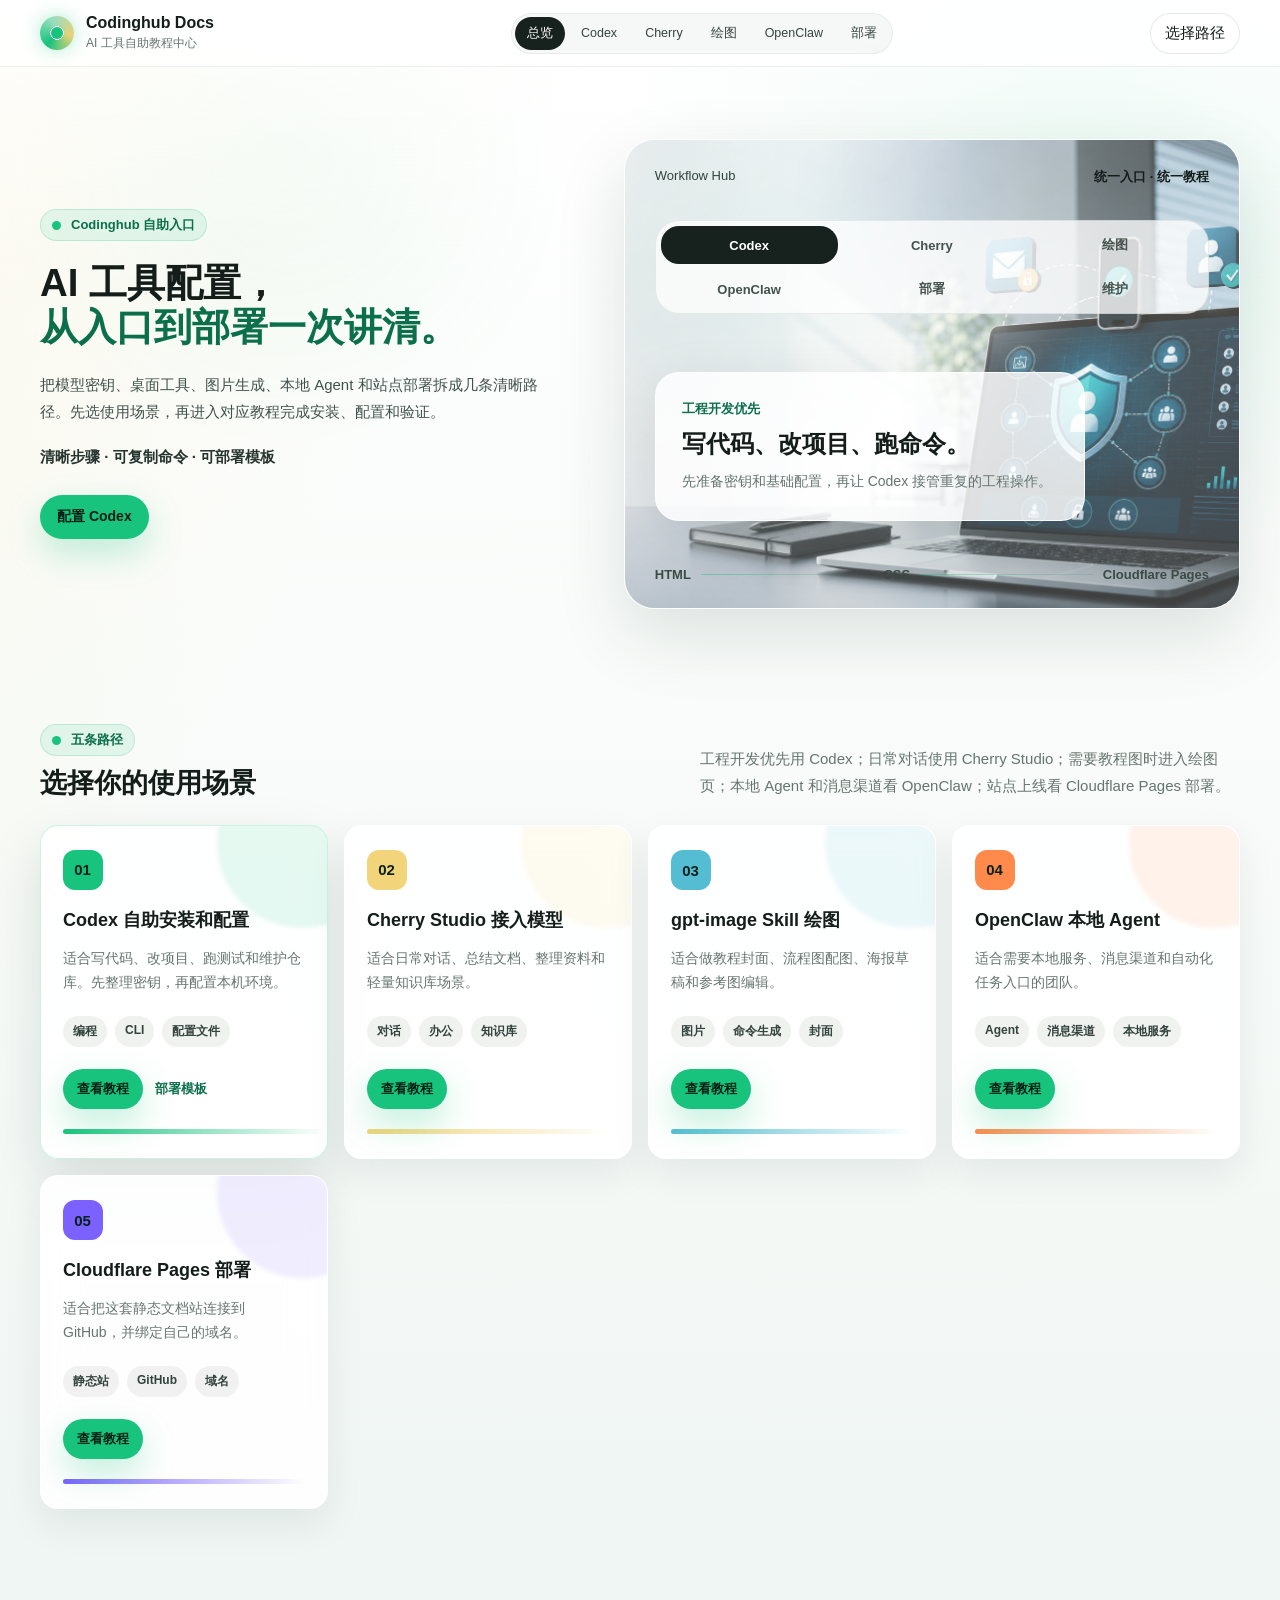
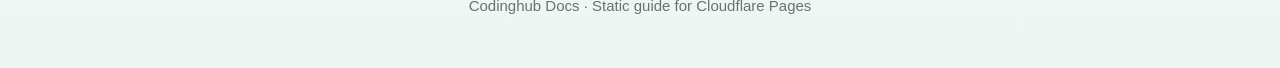
==== commit 2da69cdc: "docs: simplify hero actions and flow image" ====
--- a/index.html
+++ b/index.html
@@ -37,8 +37,6 @@
           <div class="hero-signature">清晰步骤 · 可复制命令 · 可部署模板</div>
           <div class="hero-actions">
             <a class="primary-btn" href="codex.html">配置 Codex</a>
-            <a class="secondary-btn" href="deployment.html">部署站点</a>
-            <a class="secondary-btn" href="gpt-image-skill.html">生成图片</a>
           </div>
         </div>
 
--- a/assets/css/styles.css
+++ b/assets/css/styles.css
@@ -622,6 +622,19 @@
   cursor: zoom-in;
 }
 
+.comic-frame.flow-hero-frame {
+  display: flex;
+  justify-content: center;
+  max-height: none;
+}
+
+.comic-frame.flow-hero-frame img {
+  width: auto;
+  max-width: 100%;
+  max-height: min(68vh, 760px);
+  object-fit: contain;
+}
+
 .quick-stats {
   display: grid;
   grid-template-columns: repeat(3, 1fr);
@@ -839,23 +852,10 @@
   cursor: zoom-in;
 }
 
-.visual-card.flow-card img,
 .visual-card.screenshot-card img,
 .visual-card.banner-card img {
   display: block;
   object-fit: contain;
-}
-
-.visual-card.flow-card {
-  display: flex;
-  flex-direction: column;
-  align-items: center;
-}
-
-.visual-card.flow-card img {
-  width: auto;
-  max-width: 100%;
-  max-height: min(82vh, 920px);
 }
 
 .visual-card.screenshot-card img {
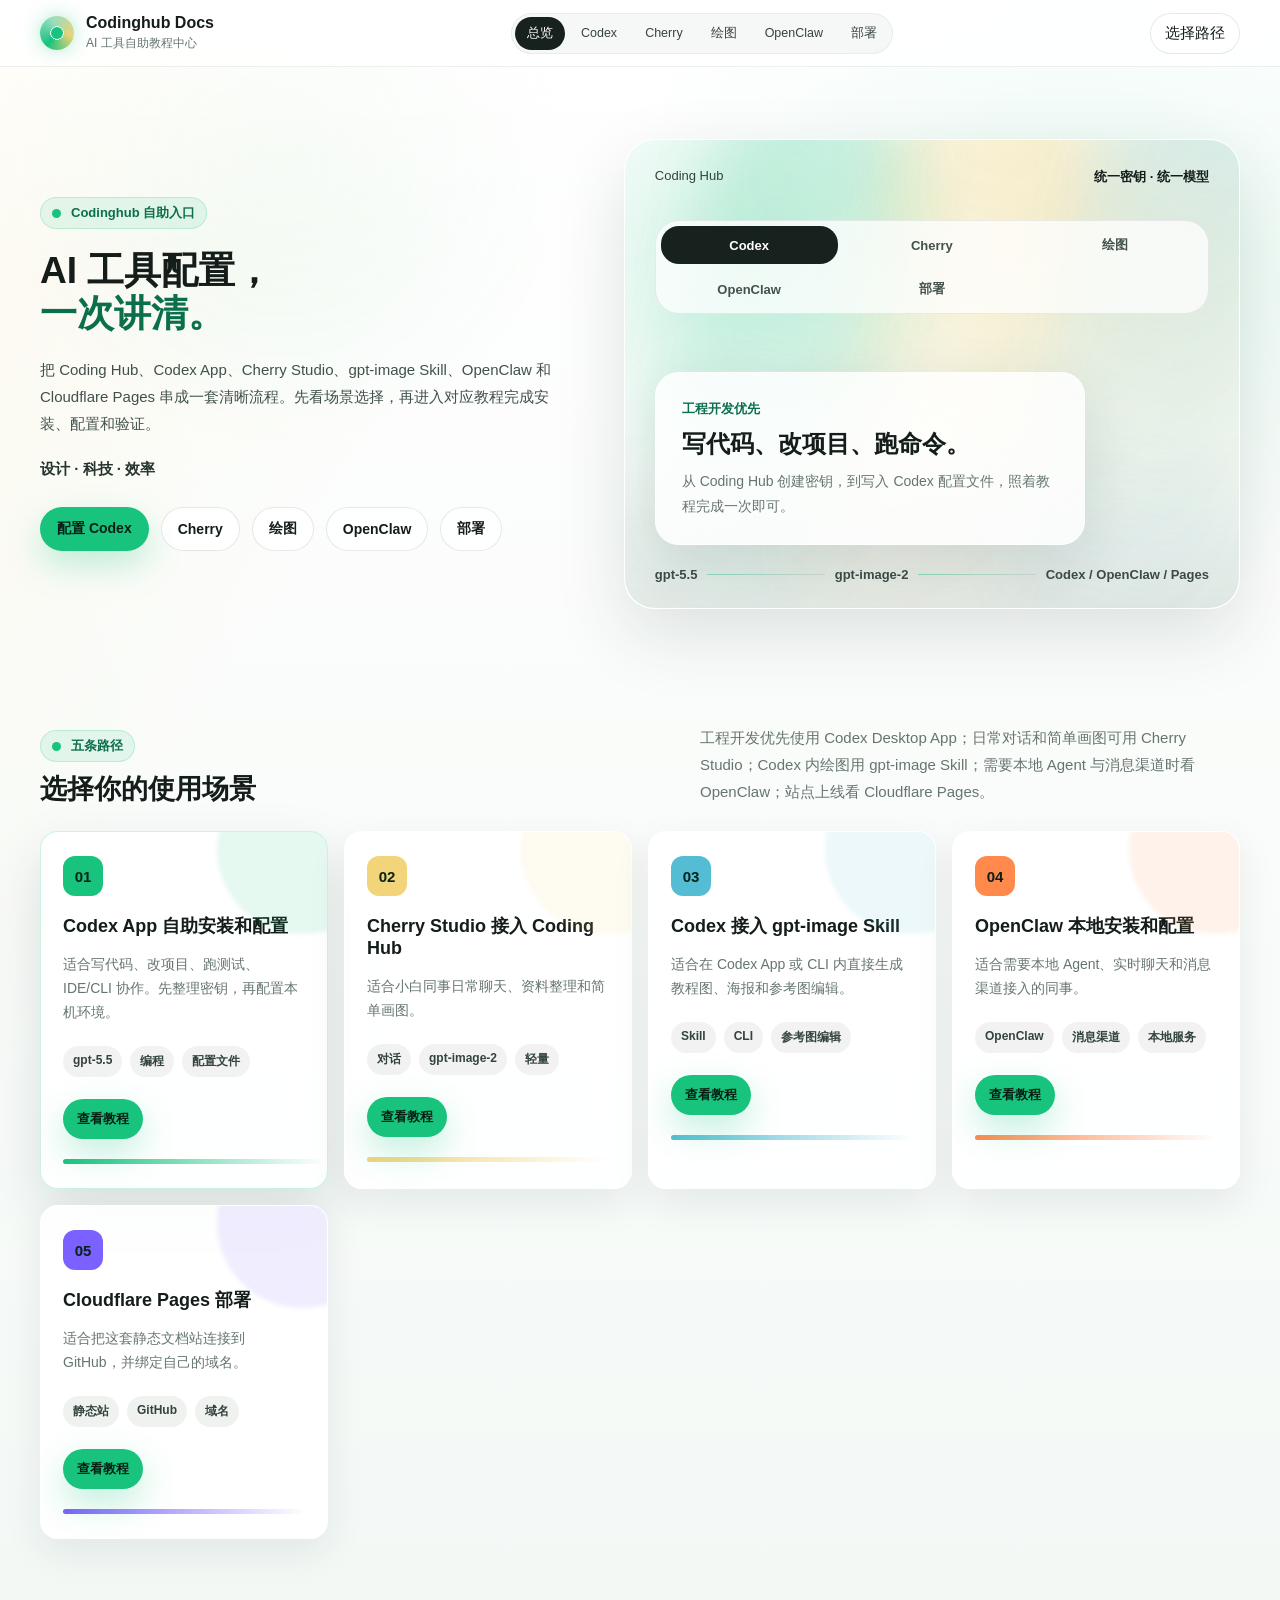
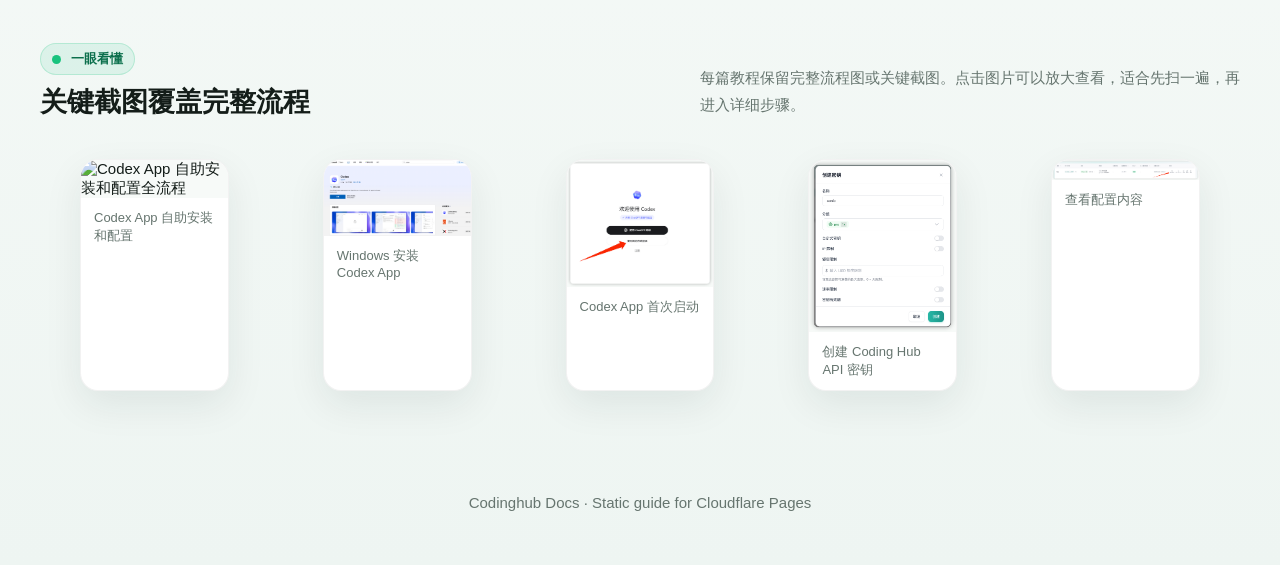
==== commit 2bd91c8e: "docs: align homepage with reference" ====
--- a/index.html
+++ b/index.html
@@ -24,7 +24,9 @@
           <a href="openclaw.html">OpenClaw</a>
           <a href="deployment.html">部署</a>
         </div>
-        <a class="ghost-btn" href="#paths">选择路径</a>
+        <div class="nav-action">
+          <a class="ghost-btn" href="#paths">选择路径</a>
+        </div>
       </div>
     </nav>
 
@@ -32,19 +34,23 @@
       <section class="hero">
         <div class="reveal">
           <span class="eyebrow"><span class="pulse-dot"></span> Codinghub 自助入口</span>
-          <h1>AI 工具配置，<span>从入口到部署一次讲清。</span></h1>
-          <p class="hero-copy">把模型密钥、桌面工具、图片生成、本地 Agent 和站点部署拆成几条清晰路径。先选使用场景，再进入对应教程完成安装、配置和验证。</p>
-          <div class="hero-signature">清晰步骤 · 可复制命令 · 可部署模板</div>
+          <h1>AI 工具配置，<span>一次讲清。</span></h1>
+          <p class="hero-copy">把 Coding Hub、Codex App、Cherry Studio、gpt-image Skill、OpenClaw 和 Cloudflare Pages 串成一套清晰流程。先看场景选择，再进入对应教程完成安装、配置和验证。</p>
+          <div class="hero-signature">设计 · 科技 · 效率</div>
           <div class="hero-actions">
-            <a class="primary-btn" href="codex.html">配置 Codex</a>
+            <a class="primary-btn" href="codex.html">配置 Codex</a><a class="secondary-btn" href="cherry-studio.html">Cherry</a><a class="secondary-btn" href="gpt-image-skill.html">绘图</a><a class="secondary-btn" href="openclaw.html">OpenClaw</a><a class="secondary-btn" href="deployment.html">部署</a>
           </div>
         </div>
 
         <div class="hero-card reveal" data-home-hero data-mode="codex" aria-label="Codinghub 使用场景">
-          <img class="hero-image" src="assets/images/docs-hero.png" alt="AI 工具教程中心视觉图" data-zoom>
+          <div class="light-wall" aria-hidden="true">
+            <span class="light-beam beam-one"></span>
+            <span class="light-beam beam-two"></span>
+            <span class="light-beam beam-three"></span>
+          </div>
           <div class="hero-card-top">
-            <span>Workflow Hub</span>
-            <strong>统一入口 · 统一教程</strong>
+            <span>Coding Hub</span>
+            <strong>统一密钥 · 统一模型</strong>
           </div>
           <div class="tool-switch" data-home-tools aria-label="切换使用场景">
             <button class="active" type="button" data-home-tool="codex" aria-pressed="true">Codex</button>
@@ -52,41 +58,35 @@
             <button type="button" data-home-tool="image" aria-pressed="false">绘图</button>
             <button type="button" data-home-tool="openclaw" aria-pressed="false">OpenClaw</button>
             <button type="button" data-home-tool="deploy" aria-pressed="false">部署</button>
-            <button type="button" data-home-tool="ops" aria-pressed="false">维护</button>
           </div>
           <div class="hero-tool-panels">
             <article class="hero-tool-panel active" data-home-panel="codex">
               <span>工程开发优先</span>
               <h2>写代码、改项目、跑命令。</h2>
-              <p>先准备密钥和基础配置，再让 Codex 接管重复的工程操作。</p>
+              <p>从 Coding Hub 创建密钥，到写入 Codex 配置文件，照着教程完成一次即可。</p>
             </article>
             <article class="hero-tool-panel" data-home-panel="cherry" hidden>
               <span>日常办公更顺手</span>
-              <h2>聊天、总结、知识库。</h2>
-              <p>把通用对话和轻量资料处理放进一个更适合同事日常使用的客户端。</p>
+              <h2>聊天、总结、简单画图。</h2>
+              <p>在 Cherry Studio 新增 Coding Hub 服务，获取模型后就能使用对话和图片能力。</p>
             </article>
             <article class="hero-tool-panel" data-home-panel="image" hidden>
-              <span>教程配图和封面</span>
-              <h2>用命令生成视觉素材。</h2>
-              <p>把提示词、尺寸、质量和输出文件整理成可复制的命令。</p>
+              <span>Codex 内补齐绘图</span>
+              <h2>让 Codex 直接生成教程图。</h2>
+              <p>安装 gpt-image Skill 后，可用自然语言或 CLI 调用模型生成教程图。</p>
             </article>
             <article class="hero-tool-panel" data-home-panel="openclaw" hidden>
-              <span>本地 Agent</span>
-              <h2>接入消息渠道和自动化。</h2>
-              <p>用本地面板管理环境、模型服务商和消息入口。</p>
+              <span>本地 Agent 和消息渠道</span>
+              <h2>把 OpenClaw 跑在自己电脑上。</h2>
+              <p>用本地面板管理环境、模型服务商、消息入口和自动化任务。</p>
             </article>
             <article class="hero-tool-panel" data-home-panel="deploy" hidden>
               <span>Cloudflare Pages</span>
               <h2>推送 Git 后自动上线。</h2>
               <p>用纯静态结构部署文档站，后续改内容只需要提交仓库。</p>
             </article>
-            <article class="hero-tool-panel" data-home-panel="ops" hidden>
-              <span>长期维护</span>
-              <h2>把教程当作产品维护。</h2>
-              <p>每个页面都有固定结构，便于替换截图、更新命令和补充 FAQ。</p>
-            </article>
           </div>
-          <div class="hub-line"><span>HTML</span><i></i><span>CSS</span><i></i><span>Cloudflare Pages</span></div>
+          <div class="hub-line"><span>gpt-5.5</span><i></i><span>gpt-image-2</span><i></i><span>Codex / OpenClaw / Pages</span></div>
         </div>
       </section>
 
@@ -96,38 +96,38 @@
             <span class="eyebrow"><span class="pulse-dot"></span> 五条路径</span>
             <h2>选择你的使用场景</h2>
           </div>
-          <p>工程开发优先用 Codex；日常对话使用 Cherry Studio；需要教程图时进入绘图页；本地 Agent 和消息渠道看 OpenClaw；站点上线看 Cloudflare Pages 部署。</p>
+          <p>工程开发优先使用 Codex Desktop App；日常对话和简单画图可用 Cherry Studio；Codex 内绘图用 gpt-image Skill；需要本地 Agent 与消息渠道时看 OpenClaw；站点上线看 Cloudflare Pages。</p>
         </div>
         <div class="path-grid">
           <article class="path-card reveal" style="--accent:#18c37e" data-home-card="codex" tabindex="0">
             <div class="path-number">01</div>
-            <h3>Codex 自助安装和配置</h3>
-            <p>适合写代码、改项目、跑测试和维护仓库。先整理密钥，再配置本机环境。</p>
-            <div class="tag-row"><span class="tag">编程</span><span class="tag">CLI</span><span class="tag">配置文件</span></div>
-            <div class="path-actions"><a class="primary-btn" href="codex.html">查看教程</a><a class="text-link" href="deployment.html">部署模板</a></div>
+            <h3>Codex App 自助安装和配置</h3>
+            <p>适合写代码、改项目、跑测试、IDE/CLI 协作。先整理密钥，再配置本机环境。</p>
+            <div class="tag-row"><span class="tag">gpt-5.5</span><span class="tag">编程</span><span class="tag">配置文件</span></div>
+            <div class="path-actions"><a class="primary-btn" href="codex.html">查看教程</a></div>
             <div class="lamp-line"></div>
           </article>
           <article class="path-card reveal" style="--accent:#f2d47a" data-home-card="cherry" tabindex="0">
             <div class="path-number">02</div>
-            <h3>Cherry Studio 接入模型</h3>
-            <p>适合日常对话、总结文档、整理资料和轻量知识库场景。</p>
-            <div class="tag-row"><span class="tag">对话</span><span class="tag">办公</span><span class="tag">知识库</span></div>
+            <h3>Cherry Studio 接入 Coding Hub</h3>
+            <p>适合小白同事日常聊天、资料整理和简单画图。</p>
+            <div class="tag-row"><span class="tag">对话</span><span class="tag">gpt-image-2</span><span class="tag">轻量</span></div>
             <div class="path-actions"><a class="primary-btn" href="cherry-studio.html">查看教程</a></div>
             <div class="lamp-line"></div>
           </article>
           <article class="path-card reveal" style="--accent:#55bdd3" data-home-card="image" tabindex="0">
             <div class="path-number">03</div>
-            <h3>gpt-image Skill 绘图</h3>
-            <p>适合做教程封面、流程图配图、海报草稿和参考图编辑。</p>
-            <div class="tag-row"><span class="tag">图片</span><span class="tag">命令生成</span><span class="tag">封面</span></div>
+            <h3>Codex 接入 gpt-image Skill</h3>
+            <p>适合在 Codex App 或 CLI 内直接生成教程图、海报和参考图编辑。</p>
+            <div class="tag-row"><span class="tag">Skill</span><span class="tag">CLI</span><span class="tag">参考图编辑</span></div>
             <div class="path-actions"><a class="primary-btn" href="gpt-image-skill.html">查看教程</a></div>
             <div class="lamp-line"></div>
           </article>
           <article class="path-card reveal" style="--accent:#ff8a4c" data-home-card="openclaw" tabindex="0">
             <div class="path-number">04</div>
-            <h3>OpenClaw 本地 Agent</h3>
-            <p>适合需要本地服务、消息渠道和自动化任务入口的团队。</p>
-            <div class="tag-row"><span class="tag">Agent</span><span class="tag">消息渠道</span><span class="tag">本地服务</span></div>
+            <h3>OpenClaw 本地安装和配置</h3>
+            <p>适合需要本地 Agent、实时聊天和消息渠道接入的同事。</p>
+            <div class="tag-row"><span class="tag">OpenClaw</span><span class="tag">消息渠道</span><span class="tag">本地服务</span></div>
             <div class="path-actions"><a class="primary-btn" href="openclaw.html">查看教程</a></div>
             <div class="lamp-line"></div>
           </article>
@@ -141,11 +141,43 @@
           </article>
         </div>
       </section>
+
+      <section class="section">
+        <div class="section-head reveal">
+          <div>
+            <span class="eyebrow"><span class="pulse-dot"></span> 一眼看懂</span>
+            <h2>关键截图覆盖完整流程</h2>
+          </div>
+          <p>每篇教程保留完整流程图或关键截图。点击图片可以放大查看，适合先扫一遍，再进入详细步骤。</p>
+        </div>
+        <div class="visual-grid comic-preview-grid">
+          <figure class="visual-card reveal">
+            <img src="assets/images/codex/codex-app-flow.png" alt="Codex App 自助安装和配置全流程" data-zoom>
+            <figcaption>Codex App 自助安装和配置</figcaption>
+          </figure>
+          <figure class="visual-card reveal">
+            <img src="assets/images/codex/windows-store-codex.png" alt="Windows 在 Microsoft Store 下载 Codex App" data-zoom>
+            <figcaption>Windows 安装 Codex App</figcaption>
+          </figure>
+          <figure class="visual-card reveal">
+            <img src="assets/images/codex/codex-first-launch.png" alt="Codex App 首次启动" data-zoom>
+            <figcaption>Codex App 首次启动</figcaption>
+          </figure>
+          <figure class="visual-card reveal">
+            <img src="assets/images/codex/create-api-key.png" alt="创建 Coding Hub API 密钥" data-zoom>
+            <figcaption>创建 Coding Hub API 密钥</figcaption>
+          </figure>
+          <figure class="visual-card reveal">
+            <img src="assets/images/codex/use-api-key.png" alt="查看 API 密钥配置内容" data-zoom>
+            <figcaption>查看配置内容</figcaption>
+          </figure>
+        </div>
+      </section>
     </main>
 
     <footer class="footer">Codinghub Docs · Static guide for Cloudflare Pages</footer>
   </div>
   <div class="lightbox"><button aria-label="关闭">×</button><img alt=""></div>
-  <script src="assets/js/main.js"></script>
-</body>
+    <script src="assets/js/main.js"></script>
+  </body>
 </html>
--- a/assets/css/styles.css
+++ b/assets/css/styles.css
@@ -28,6 +28,7 @@
 body {
   margin: 0;
   color: var(--ink);
+  overflow-x: hidden;
   background:
     linear-gradient(120deg, rgba(242, 212, 122, 0.12), transparent 34rem),
     radial-gradient(circle at 84% 8%, rgba(24, 195, 126, 0.12), transparent 28rem),
@@ -163,6 +164,13 @@
   color: #fff;
 }
 
+.nav-action {
+  display: flex;
+  align-items: center;
+  gap: 10px;
+  flex: 0 0 auto;
+}
+
 .ghost-btn,
 .small-button,
 .copy-btn {
@@ -196,6 +204,11 @@
   grid-template-columns: minmax(0, 0.92fr) minmax(390px, 1.08fr);
   gap: clamp(34px, 4.6vw, 62px);
   align-items: center;
+}
+
+.hero > *,
+.hero-card {
+  min-width: 0;
 }
 
 .eyebrow {
@@ -233,9 +246,9 @@
 }
 
 .hero h1 {
-  max-width: 560px;
+  max-width: 520px;
   margin-top: 20px;
-  font-size: clamp(30px, 3vw, 42px);
+  font-size: clamp(29px, 2.9vw, 38px);
   font-weight: 800;
   letter-spacing: 0;
 }
@@ -267,6 +280,11 @@
   flex-wrap: wrap;
   align-items: center;
   margin-top: 28px;
+}
+
+.hero-actions .primary-btn,
+.hero-actions .secondary-btn {
+  justify-content: center;
 }
 
 .primary-btn,
@@ -320,6 +338,48 @@
     radial-gradient(circle at 82% 26%, rgba(242, 212, 122, 0.24), transparent 18rem),
     linear-gradient(180deg, transparent 0 62%, rgba(15, 31, 25, 0.08));
   pointer-events: none;
+}
+
+.light-wall {
+  position: absolute;
+  inset: 0;
+  overflow: hidden;
+}
+
+.light-beam {
+  position: absolute;
+  width: 34%;
+  height: 130%;
+  top: -15%;
+  border-radius: 999px;
+  background: linear-gradient(180deg, rgba(24, 195, 126, 0.26), rgba(255, 255, 255, 0));
+  filter: blur(30px);
+  opacity: 0.76;
+  transform: rotate(14deg);
+  animation: glowShift 8s ease-in-out infinite;
+}
+
+.beam-one {
+  left: 6%;
+}
+
+.beam-two {
+  left: 35%;
+  animation-delay: -2.4s;
+  background: linear-gradient(180deg, rgba(242, 212, 122, 0.38), rgba(255, 255, 255, 0));
+}
+
+.beam-three {
+  right: -2%;
+  animation-delay: -4.8s;
+  background: linear-gradient(180deg, rgba(85, 189, 211, 0.28), rgba(255, 255, 255, 0));
+}
+
+@keyframes glowShift {
+  50% {
+    transform: translateY(-10px) rotate(-10deg);
+    opacity: 0.9;
+  }
 }
 
 .hero-image {
@@ -425,6 +485,11 @@
   font-weight: 700;
 }
 
+.hub-line span {
+  min-width: 0;
+  overflow-wrap: anywhere;
+}
+
 .hub-line i {
   flex: 1;
   height: 1px;
@@ -1110,15 +1175,21 @@
     display: none;
   }
 
+  .nav-action {
+    display: none;
+  }
+
   .nav-inner,
   .hero,
   .page-hero,
   .section,
   .tutorial-layout {
-    width: min(100% - 24px, var(--max));
+    width: calc(100vw - 24px);
+    max-width: var(--max);
   }
 
   .nav-links {
+    max-width: 100%;
     flex-wrap: wrap;
     overflow-x: visible;
     border-radius: 20px;
@@ -1134,6 +1205,7 @@
   .hero {
     padding-top: 46px;
     min-height: auto;
+    gap: 28px;
   }
 
   .hero h1,
@@ -1146,8 +1218,32 @@
     font-size: 14px;
   }
 
+  .hero-actions {
+    display: grid;
+    grid-template-columns: 1fr 1fr;
+    gap: 10px;
+    width: 100%;
+    max-width: 100%;
+  }
+
+  .hero-actions .primary-btn {
+    grid-column: 1 / -1;
+  }
+
+  .hero-actions .primary-btn,
+  .hero-actions .secondary-btn {
+    width: 100%;
+    min-width: 0;
+    padding-left: 12px;
+    padding-right: 12px;
+    white-space: nowrap;
+  }
+
   .hero-card {
-    min-height: 500px;
+    width: 100%;
+    max-width: 100%;
+    min-height: 0;
+    padding-bottom: 18px;
     border-radius: 24px;
   }
 
@@ -1155,15 +1251,19 @@
     grid-template-columns: repeat(2, minmax(0, 1fr));
     margin-left: 18px;
     margin-right: 18px;
+    border-radius: 18px;
+    max-width: calc(100% - 36px);
   }
 
   .hero-card-top {
     padding: 22px 18px 0;
     display: grid;
+    gap: 8px;
   }
 
   .hero-tool-panels {
-    margin: 44px 18px 0;
+    margin: 28px 18px 0;
+    max-width: none;
   }
 
   .hero-tool-panel {
@@ -1171,10 +1271,18 @@
   }
 
   .hub-line {
-    left: 18px;
-    right: 18px;
-    flex-wrap: wrap;
-    bottom: 18px;
+    position: relative;
+    left: auto;
+    right: auto;
+    bottom: auto;
+    margin: 18px 18px 0;
+    display: grid;
+    grid-template-columns: 1fr;
+    gap: 7px;
+  }
+
+  .hub-line i {
+    display: none;
   }
 
   .quick-stats {
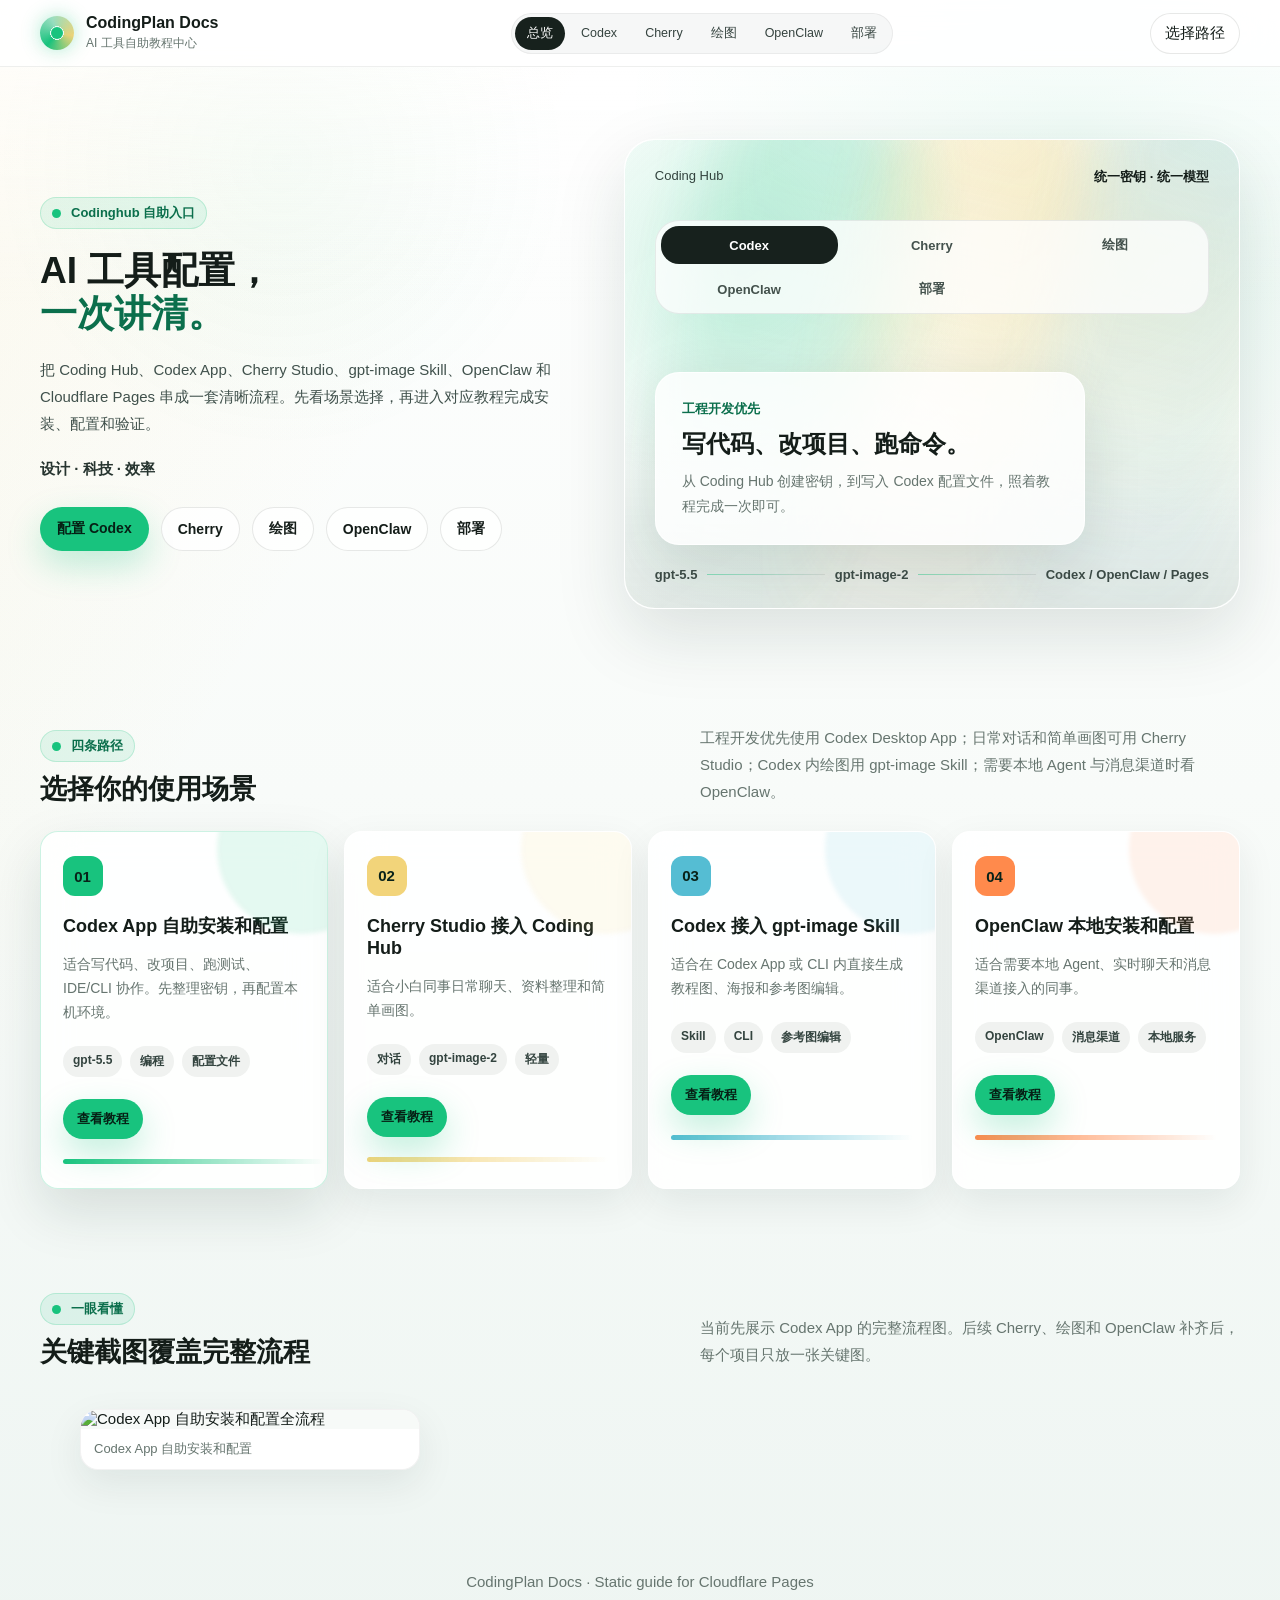
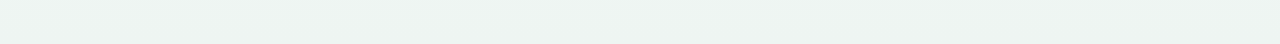
==== commit 9344121a: "docs: refine homepage content and codex visual" ====
--- a/index.html
+++ b/index.html
@@ -14,7 +14,7 @@
       <div class="nav-inner">
         <a class="brand" href="index.html">
           <span class="brand-mark"></span>
-          <span class="brand-text"><strong>Codinghub Docs</strong><span>AI 工具自助教程中心</span></span>
+          <span class="brand-text"><strong>CodingPlan Docs</strong><span>AI 工具自助教程中心</span></span>
         </a>
         <div class="nav-links">
           <a class="active" href="index.html">总览</a>
@@ -93,10 +93,10 @@
       <section id="paths" class="section">
         <div class="section-head reveal">
           <div>
-            <span class="eyebrow"><span class="pulse-dot"></span> 五条路径</span>
+            <span class="eyebrow"><span class="pulse-dot"></span> 四条路径</span>
             <h2>选择你的使用场景</h2>
           </div>
-          <p>工程开发优先使用 Codex Desktop App；日常对话和简单画图可用 Cherry Studio；Codex 内绘图用 gpt-image Skill；需要本地 Agent 与消息渠道时看 OpenClaw；站点上线看 Cloudflare Pages。</p>
+          <p>工程开发优先使用 Codex Desktop App；日常对话和简单画图可用 Cherry Studio；Codex 内绘图用 gpt-image Skill；需要本地 Agent 与消息渠道时看 OpenClaw。</p>
         </div>
         <div class="path-grid">
           <article class="path-card reveal" style="--accent:#18c37e" data-home-card="codex" tabindex="0">
@@ -131,14 +131,6 @@
             <div class="path-actions"><a class="primary-btn" href="openclaw.html">查看教程</a></div>
             <div class="lamp-line"></div>
           </article>
-          <article class="path-card reveal" style="--accent:#7b61ff" data-home-card="deploy" tabindex="0">
-            <div class="path-number">05</div>
-            <h3>Cloudflare Pages 部署</h3>
-            <p>适合把这套静态文档站连接到 GitHub，并绑定自己的域名。</p>
-            <div class="tag-row"><span class="tag">静态站</span><span class="tag">GitHub</span><span class="tag">域名</span></div>
-            <div class="path-actions"><a class="primary-btn" href="deployment.html">查看教程</a></div>
-            <div class="lamp-line"></div>
-          </article>
         </div>
       </section>
 
@@ -148,34 +140,18 @@
             <span class="eyebrow"><span class="pulse-dot"></span> 一眼看懂</span>
             <h2>关键截图覆盖完整流程</h2>
           </div>
-          <p>每篇教程保留完整流程图或关键截图。点击图片可以放大查看，适合先扫一遍，再进入详细步骤。</p>
+          <p>当前先展示 Codex App 的完整流程图。后续 Cherry、绘图和 OpenClaw 补齐后，每个项目只放一张关键图。</p>
         </div>
-        <div class="visual-grid comic-preview-grid">
+        <div class="visual-grid comic-preview-grid single-preview-grid">
           <figure class="visual-card reveal">
             <img src="assets/images/codex/codex-app-flow.png" alt="Codex App 自助安装和配置全流程" data-zoom>
             <figcaption>Codex App 自助安装和配置</figcaption>
-          </figure>
-          <figure class="visual-card reveal">
-            <img src="assets/images/codex/windows-store-codex.png" alt="Windows 在 Microsoft Store 下载 Codex App" data-zoom>
-            <figcaption>Windows 安装 Codex App</figcaption>
-          </figure>
-          <figure class="visual-card reveal">
-            <img src="assets/images/codex/codex-first-launch.png" alt="Codex App 首次启动" data-zoom>
-            <figcaption>Codex App 首次启动</figcaption>
-          </figure>
-          <figure class="visual-card reveal">
-            <img src="assets/images/codex/create-api-key.png" alt="创建 Coding Hub API 密钥" data-zoom>
-            <figcaption>创建 Coding Hub API 密钥</figcaption>
-          </figure>
-          <figure class="visual-card reveal">
-            <img src="assets/images/codex/use-api-key.png" alt="查看 API 密钥配置内容" data-zoom>
-            <figcaption>查看配置内容</figcaption>
           </figure>
         </div>
       </section>
     </main>
 
-    <footer class="footer">Codinghub Docs · Static guide for Cloudflare Pages</footer>
+    <footer class="footer">CodingPlan Docs · Static guide for Cloudflare Pages</footer>
   </div>
   <div class="lightbox"><button aria-label="关闭">×</button><img alt=""></div>
     <script src="assets/js/main.js"></script>
--- a/assets/css/styles.css
+++ b/assets/css/styles.css
@@ -690,14 +690,22 @@
 .comic-frame.flow-hero-frame {
   display: flex;
   justify-content: center;
+  justify-self: center;
+  width: min(450px, 100%);
   max-height: none;
+  padding: 12px;
+  border: 1px solid rgba(24, 195, 126, 0.12);
+  background:
+    linear-gradient(145deg, rgba(255, 255, 255, 0.96), rgba(238, 248, 244, 0.9)),
+    #fff;
 }
 
 .comic-frame.flow-hero-frame img {
-  width: auto;
-  max-width: 100%;
+  width: 100%;
   max-height: min(68vh, 760px);
   object-fit: contain;
+  background: #fff;
+  box-shadow: 0 12px 34px rgba(18, 44, 36, 0.12);
 }
 
 .quick-stats {
@@ -895,6 +903,10 @@
   grid-template-columns: repeat(auto-fit, minmax(210px, 1fr));
 }
 
+.single-preview-grid {
+  grid-template-columns: minmax(260px, 420px);
+}
+
 .visual-card {
   overflow: hidden;
   border-radius: 18px;
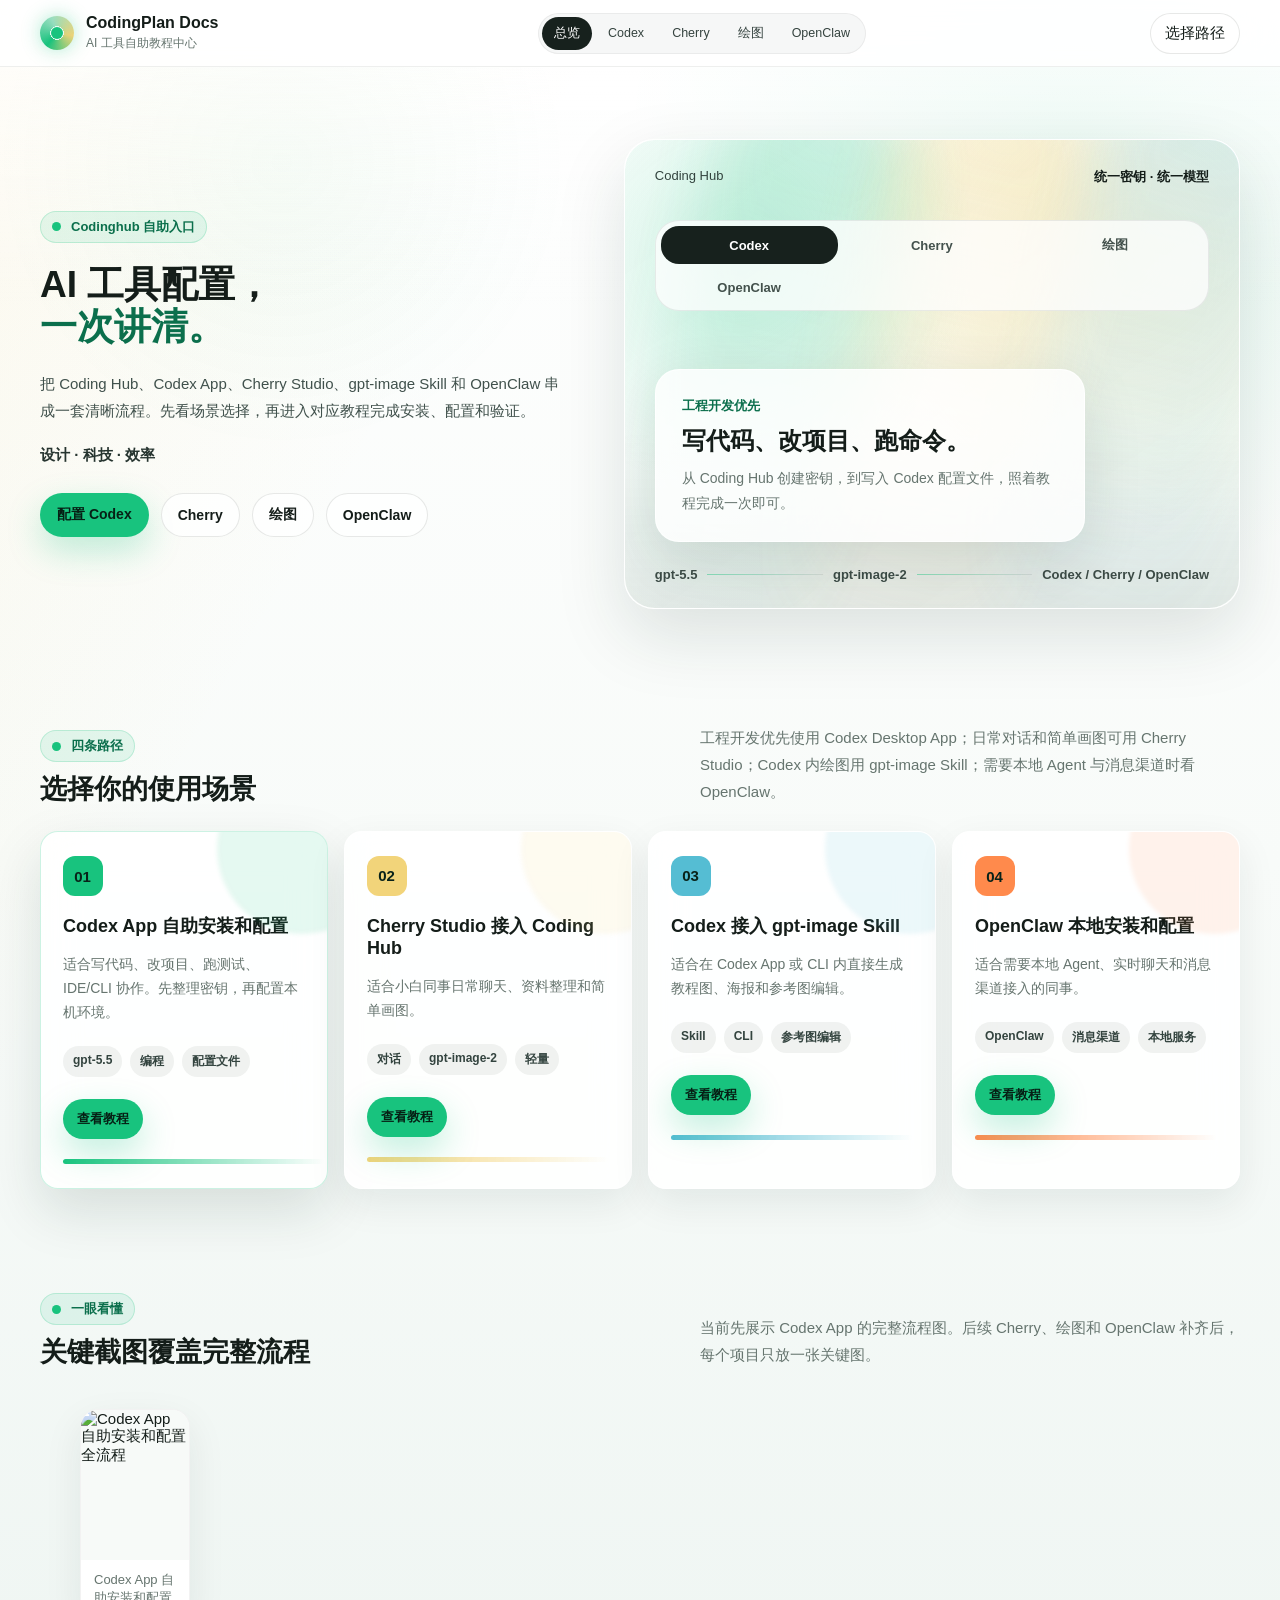
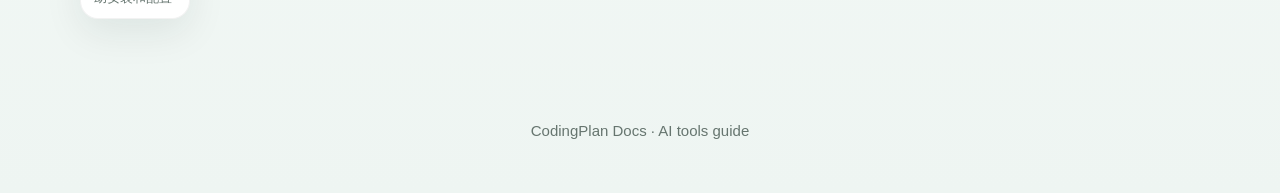
==== commit 6090edd8: "docs: remove deployment module from site" ====
--- a/index.html
+++ b/index.html
@@ -4,7 +4,7 @@
   <meta charset="utf-8">
   <meta name="viewport" content="width=device-width, initial-scale=1">
   <title>Codinghub 教程中心</title>
-  <meta name="description" content="Codinghub 教程中心：Codex、Cherry Studio、gpt-image、OpenClaw 和 Cloudflare Pages 的静态自助教程。">
+  <meta name="description" content="Codinghub 教程中心：Codex、Cherry Studio、gpt-image 和 OpenClaw 的静态自助教程。">
   <link rel="icon" href="assets/favicon.svg" type="image/svg+xml">
   <link rel="stylesheet" href="assets/css/styles.css">
 </head>
@@ -22,7 +22,6 @@
           <a href="cherry-studio.html">Cherry</a>
           <a href="gpt-image-skill.html">绘图</a>
           <a href="openclaw.html">OpenClaw</a>
-          <a href="deployment.html">部署</a>
         </div>
         <div class="nav-action">
           <a class="ghost-btn" href="#paths">选择路径</a>
@@ -35,10 +34,10 @@
         <div class="reveal">
           <span class="eyebrow"><span class="pulse-dot"></span> Codinghub 自助入口</span>
           <h1>AI 工具配置，<span>一次讲清。</span></h1>
-          <p class="hero-copy">把 Coding Hub、Codex App、Cherry Studio、gpt-image Skill、OpenClaw 和 Cloudflare Pages 串成一套清晰流程。先看场景选择，再进入对应教程完成安装、配置和验证。</p>
+          <p class="hero-copy">把 Coding Hub、Codex App、Cherry Studio、gpt-image Skill 和 OpenClaw 串成一套清晰流程。先看场景选择，再进入对应教程完成安装、配置和验证。</p>
           <div class="hero-signature">设计 · 科技 · 效率</div>
           <div class="hero-actions">
-            <a class="primary-btn" href="codex.html">配置 Codex</a><a class="secondary-btn" href="cherry-studio.html">Cherry</a><a class="secondary-btn" href="gpt-image-skill.html">绘图</a><a class="secondary-btn" href="openclaw.html">OpenClaw</a><a class="secondary-btn" href="deployment.html">部署</a>
+            <a class="primary-btn" href="codex.html">配置 Codex</a><a class="secondary-btn" href="cherry-studio.html">Cherry</a><a class="secondary-btn" href="gpt-image-skill.html">绘图</a><a class="secondary-btn" href="openclaw.html">OpenClaw</a>
           </div>
         </div>
 
@@ -57,7 +56,6 @@
             <button type="button" data-home-tool="cherry" aria-pressed="false">Cherry</button>
             <button type="button" data-home-tool="image" aria-pressed="false">绘图</button>
             <button type="button" data-home-tool="openclaw" aria-pressed="false">OpenClaw</button>
-            <button type="button" data-home-tool="deploy" aria-pressed="false">部署</button>
           </div>
           <div class="hero-tool-panels">
             <article class="hero-tool-panel active" data-home-panel="codex">
@@ -80,13 +78,8 @@
               <h2>把 OpenClaw 跑在自己电脑上。</h2>
               <p>用本地面板管理环境、模型服务商、消息入口和自动化任务。</p>
             </article>
-            <article class="hero-tool-panel" data-home-panel="deploy" hidden>
-              <span>Cloudflare Pages</span>
-              <h2>推送 Git 后自动上线。</h2>
-              <p>用纯静态结构部署文档站，后续改内容只需要提交仓库。</p>
-            </article>
           </div>
-          <div class="hub-line"><span>gpt-5.5</span><i></i><span>gpt-image-2</span><i></i><span>Codex / OpenClaw / Pages</span></div>
+          <div class="hub-line"><span>gpt-5.5</span><i></i><span>gpt-image-2</span><i></i><span>Codex / Cherry / OpenClaw</span></div>
         </div>
       </section>
 
@@ -151,7 +144,7 @@
       </section>
     </main>
 
-    <footer class="footer">CodingPlan Docs · Static guide for Cloudflare Pages</footer>
+    <footer class="footer">CodingPlan Docs · AI tools guide</footer>
   </div>
   <div class="lightbox"><button aria-label="关闭">×</button><img alt=""></div>
     <script src="assets/js/main.js"></script>
--- a/assets/css/styles.css
+++ b/assets/css/styles.css
@@ -904,7 +904,15 @@
 }
 
 .single-preview-grid {
-  grid-template-columns: minmax(260px, 420px);
+  grid-template-columns: minmax(160px, 190px);
+  align-items: start;
+}
+
+.single-preview-grid .visual-card img {
+  height: 150px;
+  max-height: none;
+  object-fit: cover;
+  object-position: top center;
 }
 
 .visual-card {
